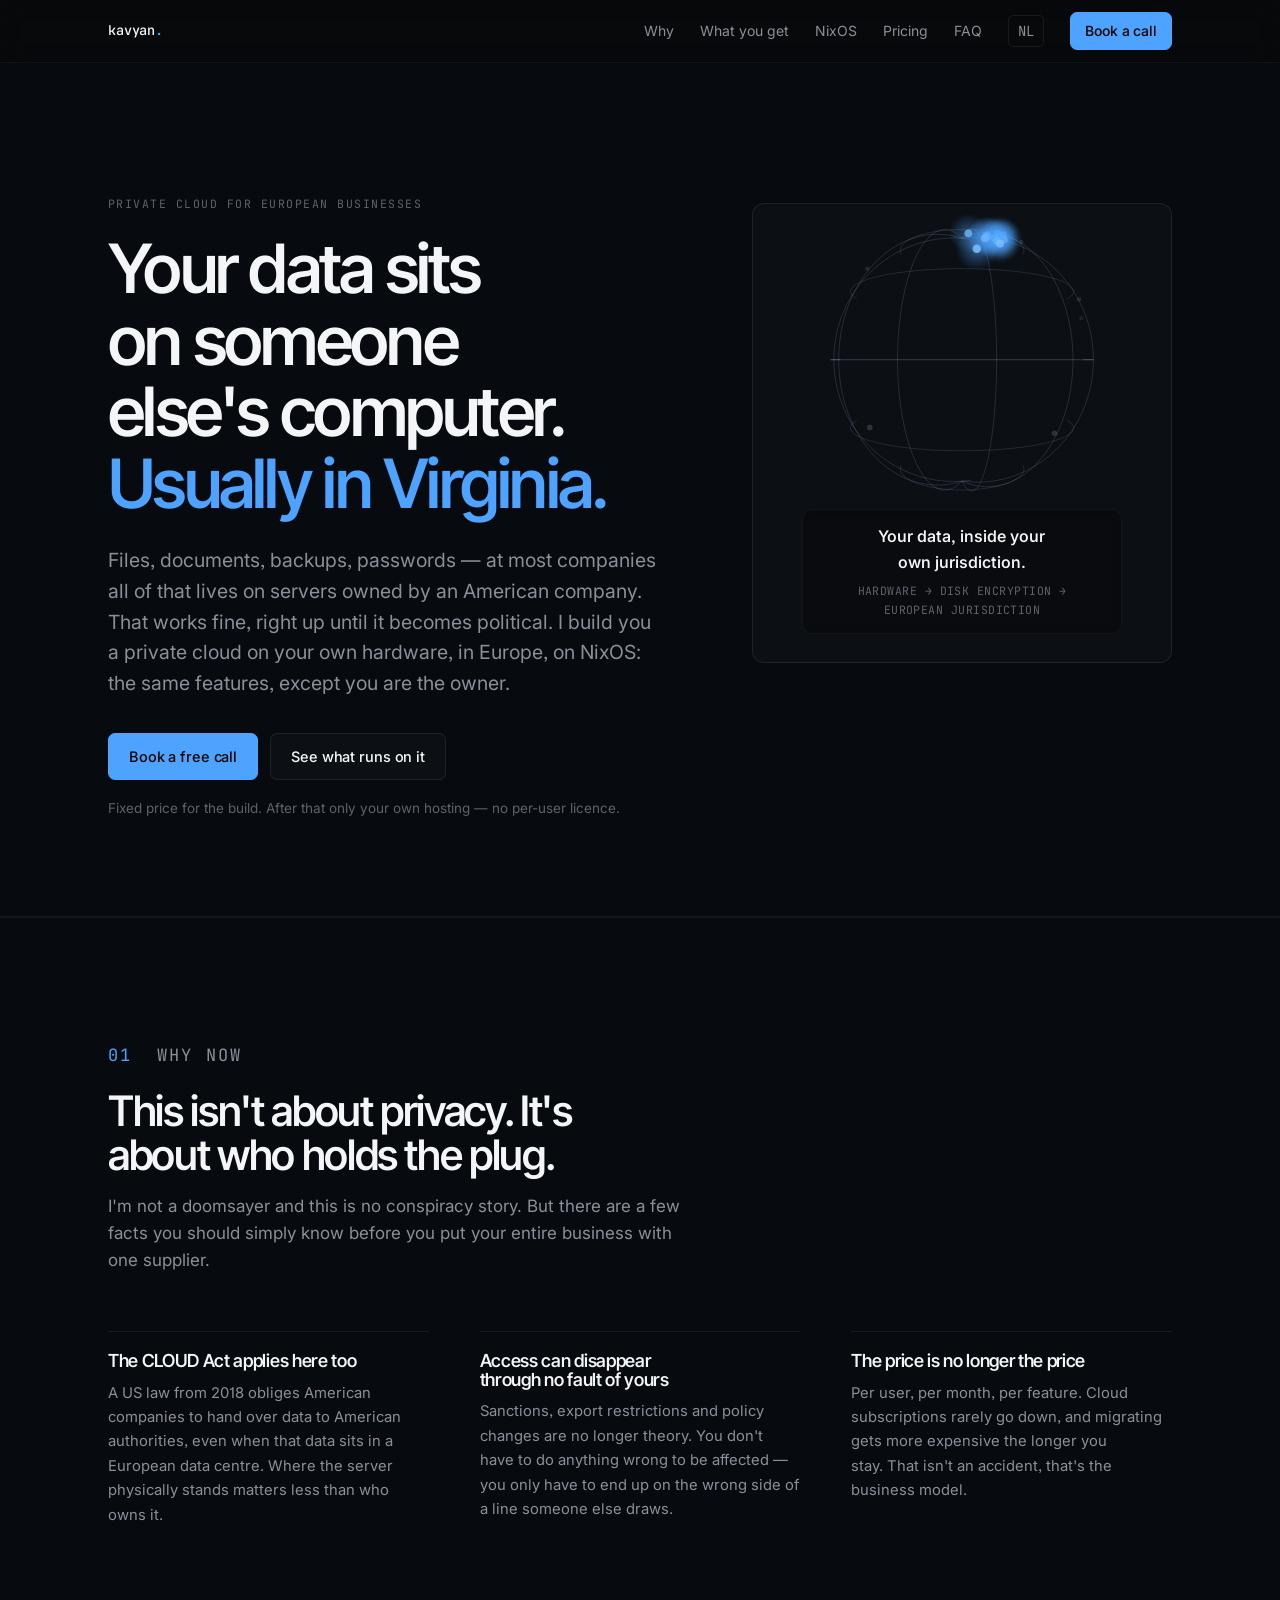
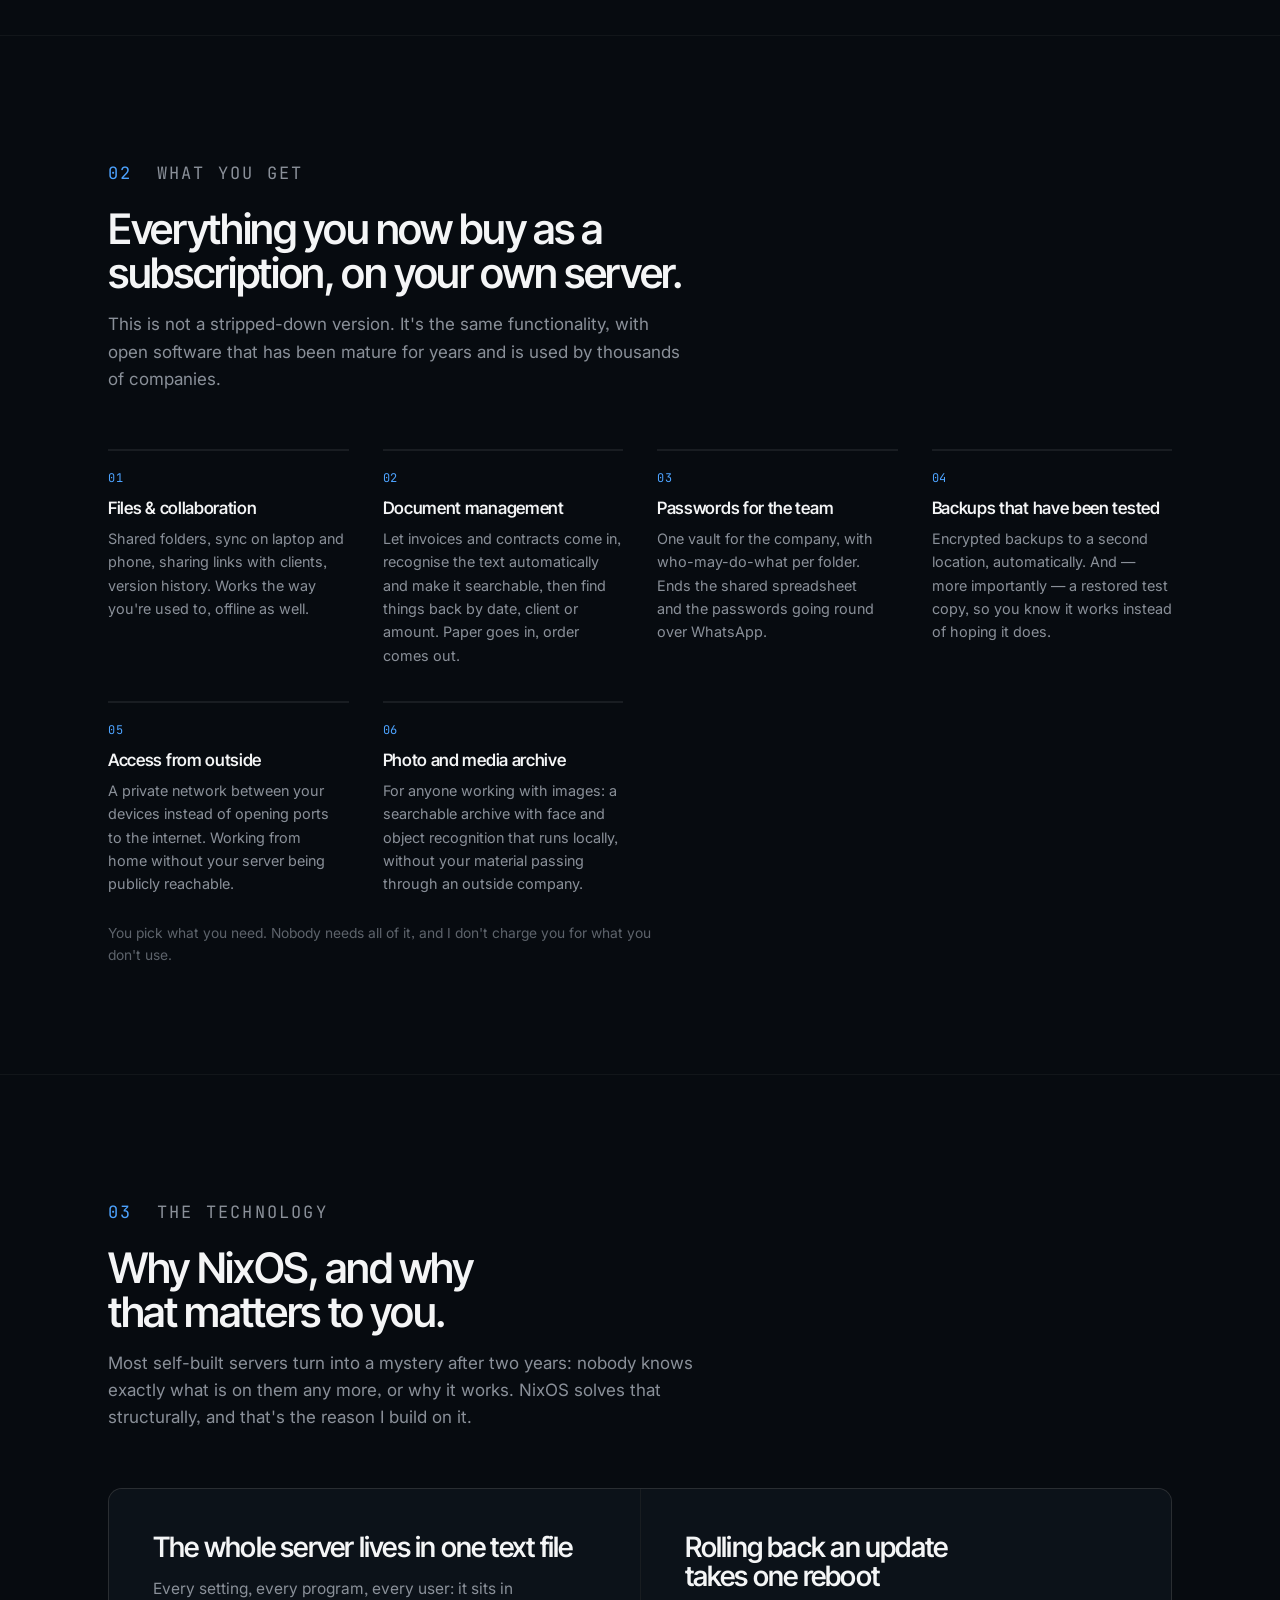
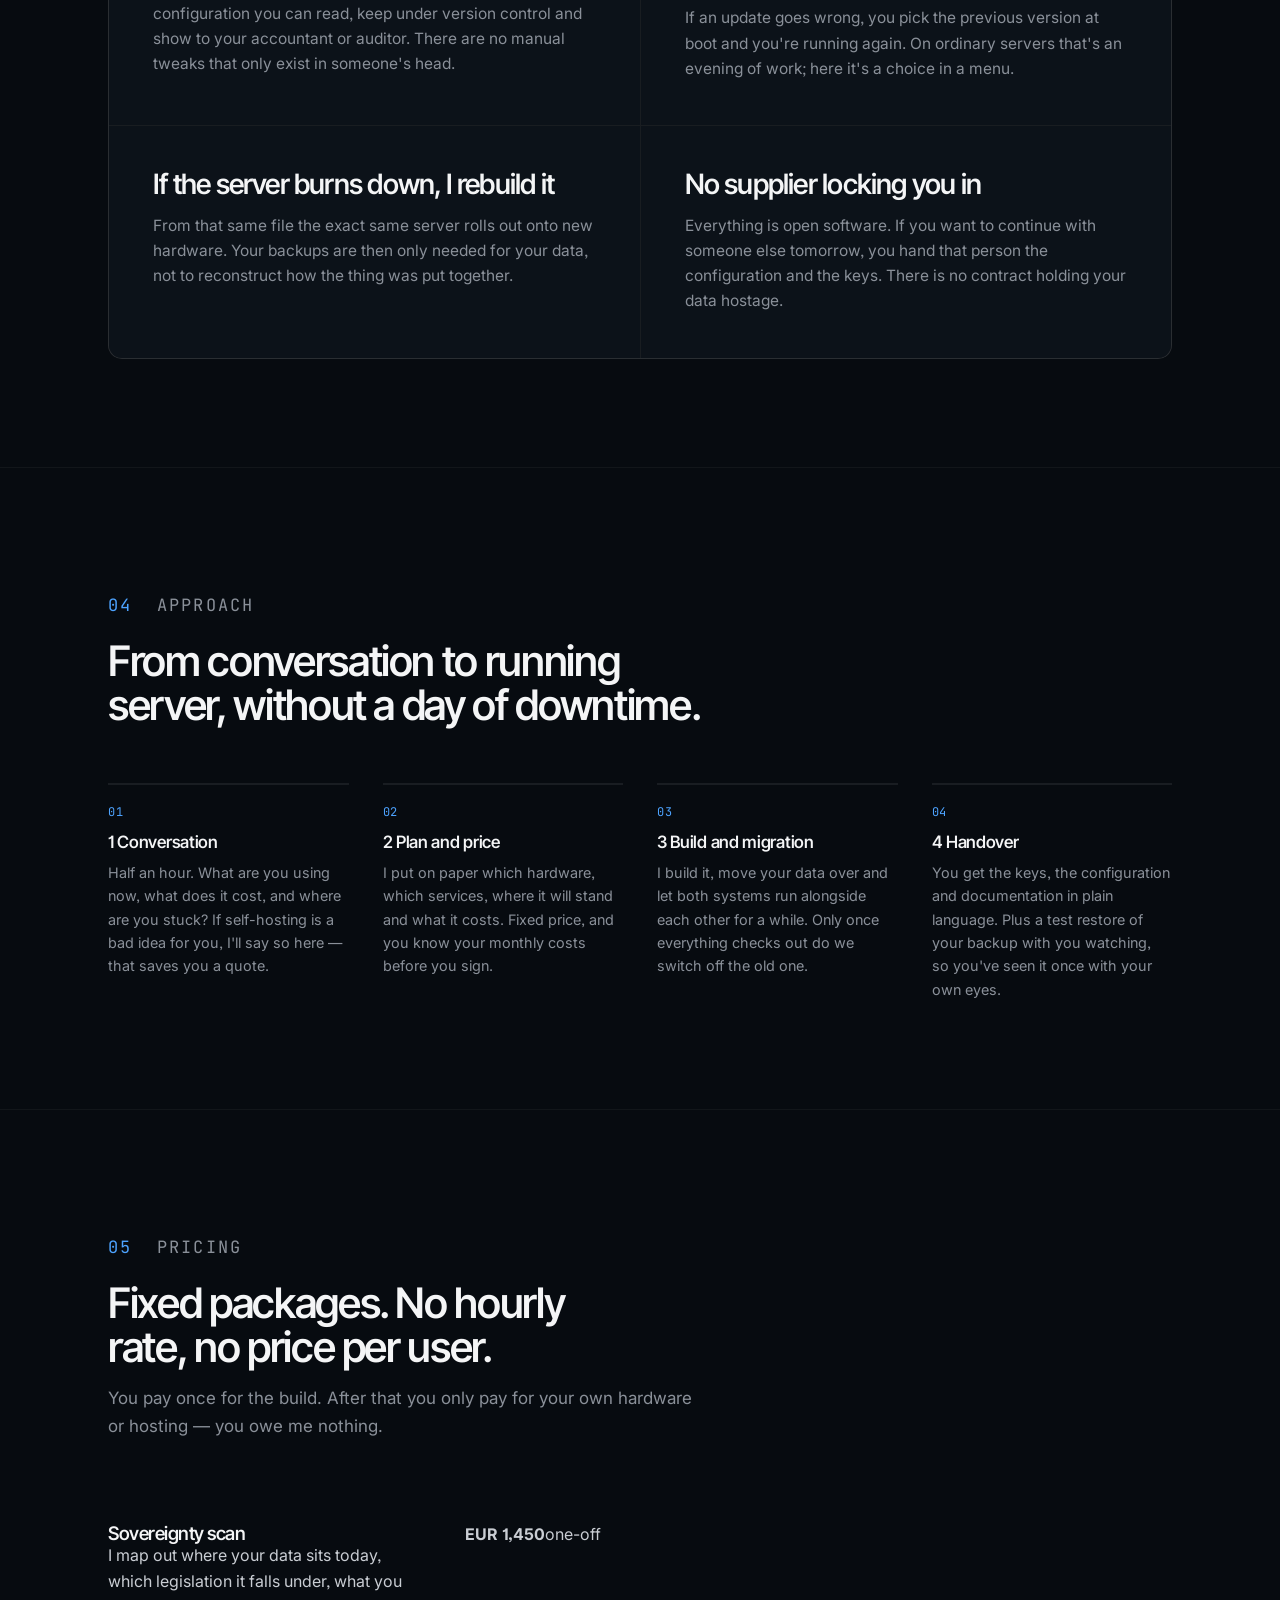
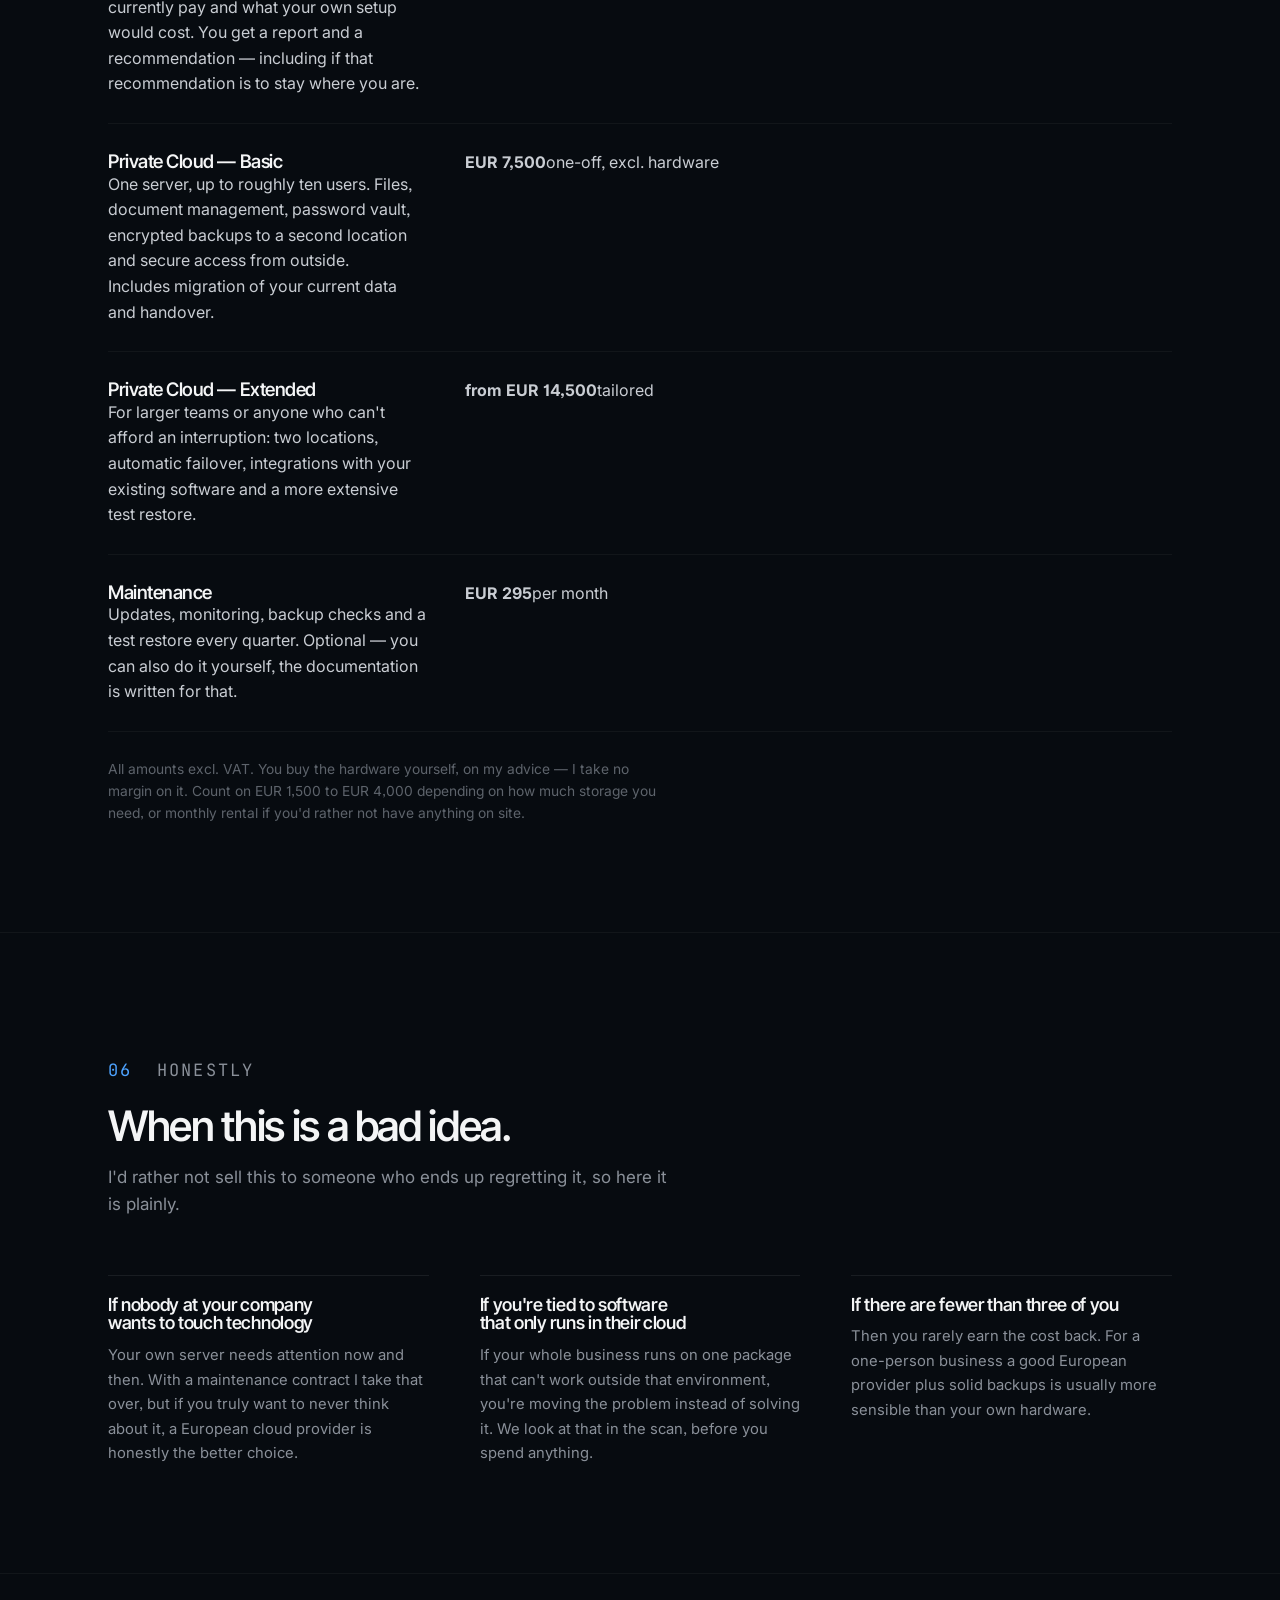
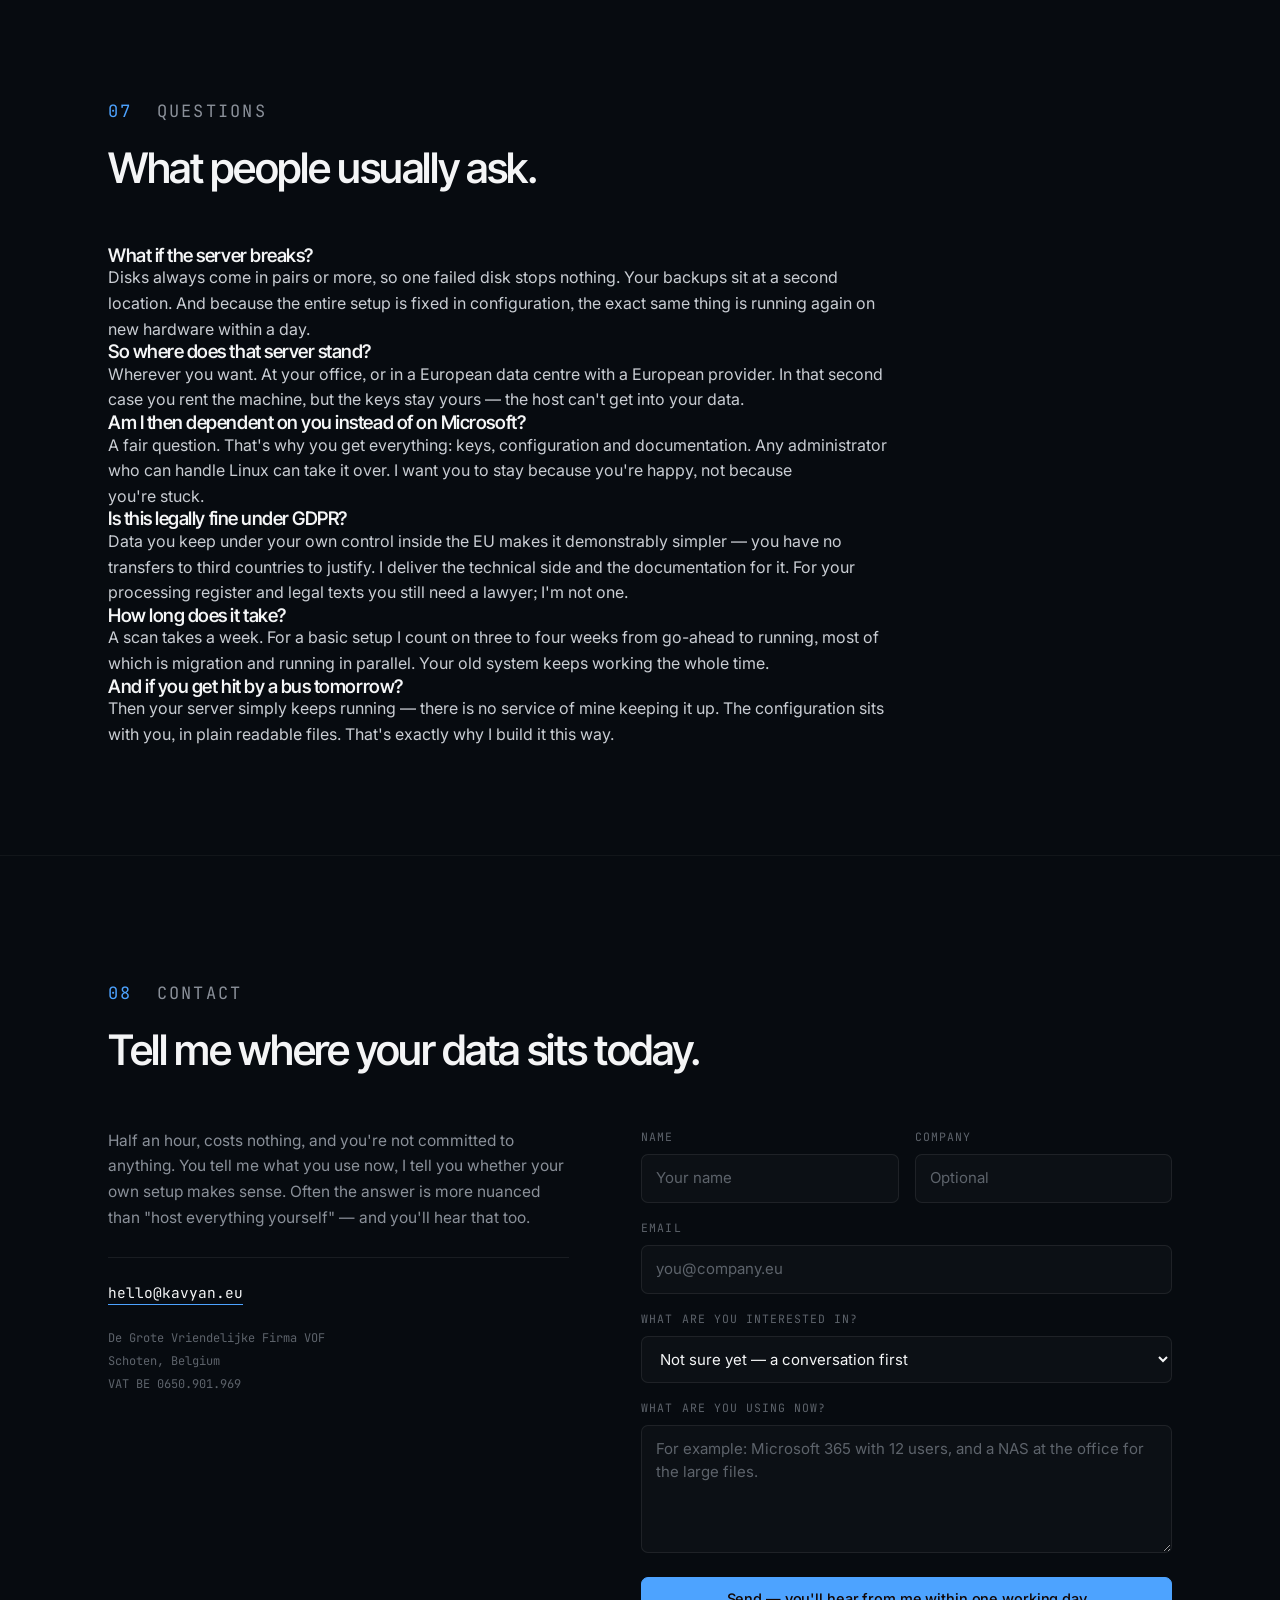
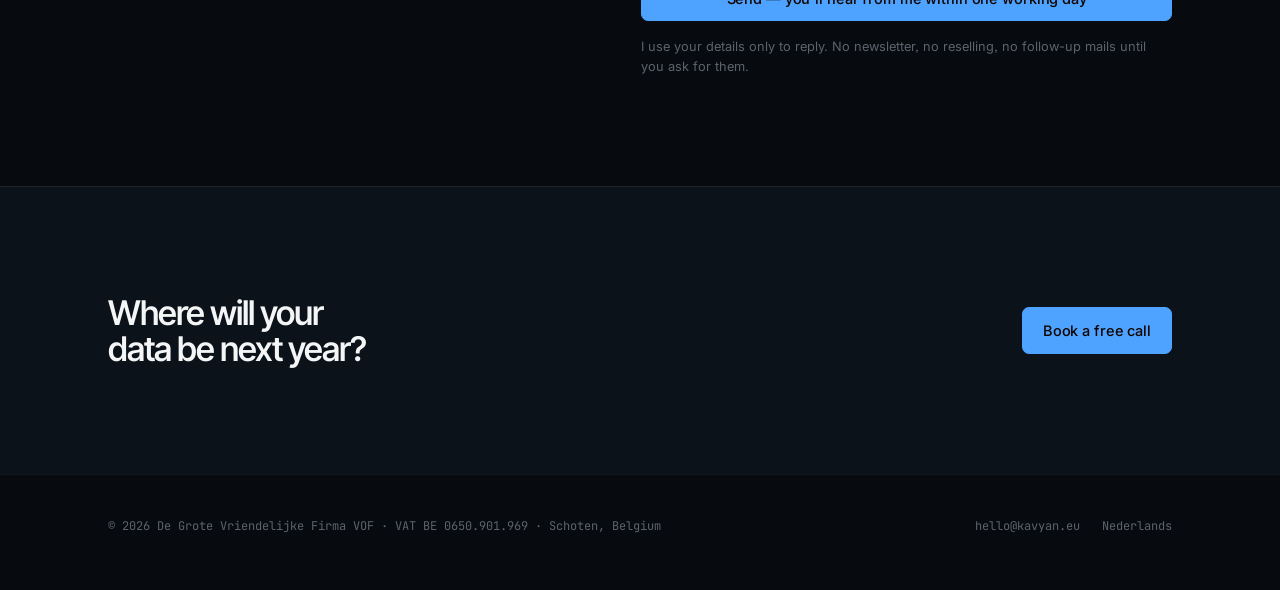
==== en/index.html @ d62dfb6c "kavyan.eu: statische site NL + EN, soevereine bol" ====
<!DOCTYPE html>
<html lang="en">
<head>
<meta charset="utf-8">
<meta name="viewport" content="width=device-width, initial-scale=1">
<title>Private cloud on your own hardware, in Europe — Kavyan</title>
<meta name="description" content="Your files, documents and backups on a server you own yourself, in Europe, on NixOS. No US cloud law, no subscription that gets more expensive every year. Fixed price.">
<link rel="canonical" href="https://kavyan.eu/en/">
<link rel="alternate" hreflang="nl" href="https://kavyan.eu/">
<link rel="alternate" hreflang="en" href="https://kavyan.eu/en/">
<link rel="alternate" hreflang="x-default" href="https://kavyan.eu/">
<meta property="og:type" content="website">
<meta property="og:title" content="Kavyan — private cloud on your own hardware, in Europe">
<meta property="og:description" content="Your data on a server you own yourself, in Europe, on NixOS. Fixed price, no subscription trap.">
<meta property="og:url" content="https://kavyan.eu/en/">
<meta property="og:locale" content="en">
<meta name="theme-color" content="#070b10">
<link rel="preconnect" href="https://fonts.googleapis.com">
<link rel="preconnect" href="https://fonts.gstatic.com" crossorigin>
<link href="https://fonts.googleapis.com/css2?family=Inter+Tight:wght@400;500;600&family=Inter:wght@400;500;600&family=JetBrains+Mono:wght@400;500&display=swap" rel="stylesheet">
<link rel="stylesheet" href="/assets/style.css">
<script type="application/ld+json">
{
  "@context": "https://schema.org",
  "@type": "ProfessionalService",
  "name": "Kavyan",
  "url": "https://kavyan.eu/en/",
  "email": "hello@kavyan.eu",
  "areaServed": "BE",
  "description": "Private cloud on your own hardware for businesses, built on NixOS. Files, documents, backups and passwords under your own control, inside Europe.",
  "parentOrganization": {
    "@type": "Organization",
    "name": "De Grote Vriendelijke Firma VOF",
    "vatID": "BE0650901969",
    "address": { "@type": "PostalAddress", "addressLocality": "Schoten", "addressCountry": "BE" }
  }
}
</script>
</head>
<body>

<header class="site-head">
  <div class="wrap">
    <a class="logo" href="/">kavyan<b>.</b></a>
    <nav class="nav">
      <a href="#why">Why</a>
      <a href="#what">What you get</a>
      <a href="#nixos">NixOS</a>
      <a href="#pricing">Pricing</a>
      <a href="#faq">FAQ</a>
      <a class="lang" href="/" hreflang="nl">NL</a>
      <a class="btn btn-primary btn-sm" href="#contact">Book a call</a>
    </nav>
  </div>
</header>

<main>

<section class="hero">
  <div class="wrap">
    <div>
      <p class="eyebrow">Private cloud for European businesses</p>
      <h1>Your data sits on someone else's computer. <em>Usually in Virginia.</em></h1>
      <p class="lede">Files, documents, backups, passwords — at most companies all of that lives on servers owned by an American company. That works fine, right up until it becomes political. I build you a private cloud on your own hardware, in Europe, on NixOS: the same features, except you are the owner.</p>
      <div class="hero-cta">
        <a class="btn btn-primary" href="#contact">Book a free call</a>
        <a class="btn btn-ghost" href="#what">See what runs on it</a>
      </div>
      <p class="hero-note">Fixed price for the build. After that only your own hosting — no per-user licence.</p>
    </div>

    <aside class="hero-aside graph-wrap">
      <canvas id="globe" aria-hidden="true"></canvas>
      <div class="graph-caption">
        <b>Your data, inside your own jurisdiction.</b>
        <span>hardware → disk encryption → European jurisdiction</span>
      </div>
    </aside>
  </div>
</section>

<section class="section-line" id="why">
  <div class="wrap">
    <div class="sec-head">
      <p class="eyebrow"><span class="num">01</span> &nbsp;Why now</p>
      <h2>This isn't about privacy. It's about who holds the plug.</h2>
      <p>I'm not a doomsayer and this is no conspiracy story. But there are a few facts you should simply know before you put your entire business with one supplier.</p>
    </div>
    <div class="pain">
      <div>
        <h3>The CLOUD Act applies here too</h3>
        <p>A US law from 2018 obliges American companies to hand over data to American authorities, even when that data sits in a European data centre. Where the server physically stands matters less than who owns it.</p>
      </div>
      <div>
        <h3>Access can disappear through no fault of yours</h3>
        <p>Sanctions, export restrictions and policy changes are no longer theory. You don't have to do anything wrong to be affected — you only have to end up on the wrong side of a line someone else draws.</p>
      </div>
      <div>
        <h3>The price is no longer the price</h3>
        <p>Per user, per month, per feature. Cloud subscriptions rarely go down, and migrating gets more expensive the longer you stay. That isn't an accident, that's the business model.</p>
      </div>
    </div>
  </div>
</section>

<section class="section-line" id="what">
  <div class="wrap">
    <div class="sec-head">
      <p class="eyebrow"><span class="num">02</span> &nbsp;What you get</p>
      <h2>Everything you now buy as a subscription, on your own server.</h2>
      <p>This is not a stripped-down version. It's the same functionality, with open software that has been mature for years and is used by thousands of companies.</p>
    </div>
    <div class="steps">
      <div class="step">
        <h3>Files &amp; collaboration</h3>
        <p>Shared folders, sync on laptop and phone, sharing links with clients, version history. Works the way you're used to, offline as well.</p>
      </div>
      <div class="step">
        <h3>Document management</h3>
        <p>Let invoices and contracts come in, recognise the text automatically and make it searchable, then find things back by date, client or amount. Paper goes in, order comes out.</p>
      </div>
      <div class="step">
        <h3>Passwords for the team</h3>
        <p>One vault for the company, with who-may-do-what per folder. Ends the shared spreadsheet and the passwords going round over WhatsApp.</p>
      </div>
      <div class="step">
        <h3>Backups that have been tested</h3>
        <p>Encrypted backups to a second location, automatically. And — more importantly — a restored test copy, so you know it works instead of hoping it does.</p>
      </div>
      <div class="step">
        <h3>Access from outside</h3>
        <p>A private network between your devices instead of opening ports to the internet. Working from home without your server being publicly reachable.</p>
      </div>
      <div class="step">
        <h3>Photo and media archive</h3>
        <p>For anyone working with images: a searchable archive with face and object recognition that runs locally, without your material passing through an outside company.</p>
      </div>
    </div>
    <p class="price-note">You pick what you need. Nobody needs all of it, and I don't charge you for what you don't use.</p>
  </div>
</section>

<section class="section-line" id="nixos">
  <div class="wrap">
    <div class="sec-head">
      <p class="eyebrow"><span class="num">03</span> &nbsp;The technology</p>
      <h2>Why NixOS, and why that matters to you.</h2>
      <p>Most self-built servers turn into a mystery after two years: nobody knows exactly what is on them any more, or why it works. NixOS solves that structurally, and that's the reason I build on it.</p>
    </div>
    <div class="tracks">
      <div class="track">
        <h3>The whole server lives in one text file</h3>
        <p>Every setting, every program, every user: it sits in configuration you can read, keep under version control and show to your accountant or auditor. There are no manual tweaks that only exist in someone's head.</p>
      </div>
      <div class="track">
        <h3>Rolling back an update takes one reboot</h3>
        <p>If an update goes wrong, you pick the previous version at boot and you're running again. On ordinary servers that's an evening of work; here it's a choice in a menu.</p>
      </div>
      <div class="track">
        <h3>If the server burns down, I rebuild it</h3>
        <p>From that same file the exact same server rolls out onto new hardware. Your backups are then only needed for your data, not to reconstruct how the thing was put together.</p>
      </div>
      <div class="track">
        <h3>No supplier locking you in</h3>
        <p>Everything is open software. If you want to continue with someone else tomorrow, you hand that person the configuration and the keys. There is no contract holding your data hostage.</p>
      </div>
    </div>
  </div>
</section>

<section class="section-line" id="approach">
  <div class="wrap">
    <div class="sec-head">
      <p class="eyebrow"><span class="num">04</span> &nbsp;Approach</p>
      <h2>From conversation to running server, without a day of downtime.</h2>
    </div>
    <div class="steps">
      <div class="step">
        <h3><span class="num">1</span> Conversation</h3>
        <p>Half an hour. What are you using now, what does it cost, and where are you stuck? If self-hosting is a bad idea for you, I'll say so here — that saves you a quote.</p>
      </div>
      <div class="step">
        <h3><span class="num">2</span> Plan and price</h3>
        <p>I put on paper which hardware, which services, where it will stand and what it costs. Fixed price, and you know your monthly costs before you sign.</p>
      </div>
      <div class="step">
        <h3><span class="num">3</span> Build and migration</h3>
        <p>I build it, move your data over and let both systems run alongside each other for a while. Only once everything checks out do we switch off the old one.</p>
      </div>
      <div class="step">
        <h3><span class="num">4</span> Handover</h3>
        <p>You get the keys, the configuration and documentation in plain language. Plus a test restore of your backup with you watching, so you've seen it once with your own eyes.</p>
      </div>
    </div>
  </div>
</section>

<section class="section-line" id="pricing">
  <div class="wrap">
    <div class="sec-head">
      <p class="eyebrow"><span class="num">05</span> &nbsp;Pricing</p>
      <h2>Fixed packages. No hourly rate, no price per user.</h2>
      <p>You pay once for the build. After that you only pay for your own hardware or hosting — you owe me nothing.</p>
    </div>

    <div class="price-group">
      <div class="price-row">
        <div>
          <h3>Sovereignty scan</h3>
          <p>I map out where your data sits today, which legislation it falls under, what you currently pay and what your own setup would cost. You get a report and a recommendation — including if that recommendation is to stay where you are.</p>
        </div>
        <div class="price"><b>EUR 1,450</b><span>one-off</span></div>
      </div>

      <div class="price-row">
        <div>
          <h3>Private Cloud — Basic</h3>
          <p>One server, up to roughly ten users. Files, document management, password vault, encrypted backups to a second location and secure access from outside. Includes migration of your current data and handover.</p>
        </div>
        <div class="price"><b>EUR 7,500</b><span>one-off, excl. hardware</span></div>
      </div>

      <div class="price-row">
        <div>
          <h3>Private Cloud — Extended</h3>
          <p>For larger teams or anyone who can't afford an interruption: two locations, automatic failover, integrations with your existing software and a more extensive test restore.</p>
        </div>
        <div class="price"><b>from EUR 14,500</b><span>tailored</span></div>
      </div>

      <div class="price-row">
        <div>
          <h3>Maintenance</h3>
          <p>Updates, monitoring, backup checks and a test restore every quarter. Optional — you can also do it yourself, the documentation is written for that.</p>
        </div>
        <div class="price"><b>EUR 295</b><span>per month</span></div>
      </div>
    </div>

    <p class="price-note">All amounts excl. VAT. You buy the hardware yourself, on my advice — I take no margin on it. Count on EUR 1,500 to EUR 4,000 depending on how much storage you need, or monthly rental if you'd rather not have anything on site.</p>
  </div>
</section>

<section class="section-line" id="honest">
  <div class="wrap">
    <div class="sec-head">
      <p class="eyebrow"><span class="num">06</span> &nbsp;Honestly</p>
      <h2>When this is a bad idea.</h2>
      <p>I'd rather not sell this to someone who ends up regretting it, so here it is plainly.</p>
    </div>
    <div class="pain">
      <div>
        <h3>If nobody at your company wants to touch technology</h3>
        <p>Your own server needs attention now and then. With a maintenance contract I take that over, but if you truly want to never think about it, a European cloud provider is honestly the better choice.</p>
      </div>
      <div>
        <h3>If you're tied to software that only runs in their cloud</h3>
        <p>If your whole business runs on one package that can't work outside that environment, you're moving the problem instead of solving it. We look at that in the scan, before you spend anything.</p>
      </div>
      <div>
        <h3>If there are fewer than three of you</h3>
        <p>Then you rarely earn the cost back. For a one-person business a good European provider plus solid backups is usually more sensible than your own hardware.</p>
      </div>
    </div>
  </div>
</section>

<section class="section-line" id="faq">
  <div class="wrap">
    <div class="sec-head">
      <p class="eyebrow"><span class="num">07</span> &nbsp;Questions</p>
      <h2>What people usually ask.</h2>
    </div>
    <div class="faq">
      <div>
        <h3>What if the server breaks?</h3>
        <p>Disks always come in pairs or more, so one failed disk stops nothing. Your backups sit at a second location. And because the entire setup is fixed in configuration, the exact same thing is running again on new hardware within a day.</p>
      </div>
      <div>
        <h3>So where does that server stand?</h3>
        <p>Wherever you want. At your office, or in a European data centre with a European provider. In that second case you rent the machine, but the keys stay yours — the host can't get into your data.</p>
      </div>
      <div>
        <h3>Am I then dependent on you instead of on Microsoft?</h3>
        <p>A fair question. That's why you get everything: keys, configuration and documentation. Any administrator who can handle Linux can take it over. I want you to stay because you're happy, not because you're stuck.</p>
      </div>
      <div>
        <h3>Is this legally fine under GDPR?</h3>
        <p>Data you keep under your own control inside the EU makes it demonstrably simpler — you have no transfers to third countries to justify. I deliver the technical side and the documentation for it. For your processing register and legal texts you still need a lawyer; I'm not one.</p>
      </div>
      <div>
        <h3>How long does it take?</h3>
        <p>A scan takes a week. For a basic setup I count on three to four weeks from go-ahead to running, most of which is migration and running in parallel. Your old system keeps working the whole time.</p>
      </div>
      <div>
        <h3>And if you get hit by a bus tomorrow?</h3>
        <p>Then your server simply keeps running — there is no service of mine keeping it up. The configuration sits with you, in plain readable files. That's exactly why I build it this way.</p>
      </div>
    </div>
  </div>
</section>

<section class="section-line" id="contact">
  <div class="wrap">
    <div class="sec-head">
      <p class="eyebrow"><span class="num">08</span> &nbsp;Contact</p>
      <h2>Tell me where your data sits today.</h2>
    </div>
    <div class="contact-grid">
      <div class="contact-side">
        <p>Half an hour, costs nothing, and you're not committed to anything. You tell me what you use now, I tell you whether your own setup makes sense. Often the answer is more nuanced than "host everything yourself" — and you'll hear that too.</p>
        <div class="direct">
          <a href="mailto:hello@kavyan.eu">hello@kavyan.eu</a>
        </div>
        <p class="meta">
          De Grote Vriendelijke Firma VOF<br>
          Schoten, Belgium<br>
          VAT BE 0650.901.969
        </p>
      </div>

      <form action="https://formspree.io/f/FORMSPREE_ID" method="POST">
        <div class="field-row">
          <div class="field">
            <label for="name">Name</label>
            <input id="name" name="name" type="text" required autocomplete="name" placeholder="Your name">
          </div>
          <div class="field">
            <label for="company">Company</label>
            <input id="company" name="company" type="text" autocomplete="organization" placeholder="Optional">
          </div>
        </div>
        <div class="field">
          <label for="email">Email</label>
          <input id="email" name="email" type="email" required autocomplete="email" placeholder="you@company.eu">
        </div>
        <div class="field">
          <label for="interest">What are you interested in?</label>
          <select id="interest" name="interest">
            <option>Not sure yet — a conversation first</option>
            <option>Sovereignty scan (EUR 1,450)</option>
            <option>Private Cloud — Basic (EUR 7,500)</option>
            <option>Private Cloud — Extended (from EUR 14,500)</option>
            <option>Maintenance (EUR 295/month)</option>
          </select>
        </div>
        <div class="field">
          <label for="message">What are you using now?</label>
          <textarea id="message" name="message" required placeholder="For example: Microsoft 365 with 12 users, and a NAS at the office for the large files."></textarea>
        </div>
        <input type="hidden" name="_subject" value="New enquiry via kavyan.eu">
        <input class="hp" type="text" name="_gotcha" tabindex="-1" autocomplete="off" aria-hidden="true">
        <button class="btn btn-primary" type="submit">Send — you'll hear from me within one working day</button>
        <p class="form-foot">I use your details only to reply. No newsletter, no reselling, no follow-up mails until you ask for them.</p>
      </form>
    </div>
  </div>
</section>

<section class="final">
  <div class="wrap">
    <h2>Where will your data be next year?</h2>
    <a class="btn btn-primary" href="#contact">Book a free call</a>
  </div>
</section>

</main>

<footer class="site-foot">
  <div class="wrap">
    <p>© 2026 De Grote Vriendelijke Firma VOF · VAT BE 0650.901.969 · Schoten, Belgium</p>
    <div class="foot-links">
      <a href="mailto:hello@kavyan.eu">hello@kavyan.eu</a>
      <a href="/" hreflang="nl">Nederlands</a>
    </div>
  </div>
</footer>

<script src="/assets/sovereign-globe.js" defer></script>
</body>
</html>
---- assets/style.css ----
/* buildingaiagents.eu — design system
   Surface: Decide/Learn. Dark-native, editorial, one accent.
   Accent is signal-only: CTAs, active states, numerals. Never decoration. */

:root {
  --bg:        #070b10;
  --bg-2:      #0c1219;
  --surface:   rgba(255,255,255,0.022);
  --surface-2: rgba(255,255,255,0.045);
  --line:      rgba(255,255,255,0.075);
  --line-soft: rgba(255,255,255,0.045);

  --ink:       #f4f5f6;
  --ink-2:     #c9cdd3;
  --ink-3:     #8a9099;
  --ink-4:     #5d636b;

  --accent:    #4da3ff;
  --accent-2:  #7cc0ff;
  --accent-dim: rgba(77,163,255,0.10);

  --sans: 'Inter', system-ui, -apple-system, 'Segoe UI', Roboto, sans-serif;
  --display: 'Inter Tight', 'Inter', system-ui, sans-serif;
  --mono: 'JetBrains Mono', ui-monospace, SFMono-Regular, Menlo, monospace;

  --wrap: 1160px;
  --gut: clamp(20px, 5vw, 48px);
}

*, *::before, *::after { box-sizing: border-box; }

html { scroll-behavior: smooth; -webkit-text-size-adjust: 100%; }

body {
  margin: 0;
  background: var(--bg);
  color: var(--ink-2);
  font-family: var(--sans);
  font-size: 16px;
  line-height: 1.6;
  font-feature-settings: "cv01", "ss03";
  -webkit-font-smoothing: antialiased;
  text-wrap: pretty;
}

h1, h2, h3, h4 {
  font-family: var(--display);
  color: var(--ink);
  font-weight: 560;
  margin: 0;
  line-height: 1.05;
  letter-spacing: -0.025em;
  text-wrap: balance;
}

p { margin: 0; }

a { color: inherit; text-decoration: none; }

a:focus-visible, button:focus-visible, input:focus-visible,
textarea:focus-visible, select:focus-visible, summary:focus-visible {
  outline: 2px solid var(--accent);
  outline-offset: 3px;
  border-radius: 3px;
}

.wrap { max-width: var(--wrap); margin: 0 auto; padding-inline: var(--gut); }

.eyebrow {
  font-family: var(--mono);
  font-size: 11.5px;
  letter-spacing: 0.13em;
  text-transform: uppercase;
  color: var(--ink-4);
  margin: 0 0 20px;
}
.eyebrow .num { color: var(--accent); }

/* ---------- header ---------- */
.site-head {
  position: sticky; top: 0; z-index: 60;
  background: rgba(8,9,10,0.82);
  backdrop-filter: saturate(140%) blur(12px);
  border-bottom: 1px solid var(--line-soft);
}
.site-head .wrap {
  display: flex; align-items: center; gap: 28px;
  height: 62px;
}
.logo {
  font-family: var(--mono);
  font-size: 13.5px; font-weight: 500;
  color: var(--ink); letter-spacing: -0.01em;
  white-space: nowrap;
}
.logo b { color: var(--accent); font-weight: 500; }
.nav { display: flex; gap: 26px; margin-left: auto; align-items: center; }
.nav a { font-size: 14px; color: var(--ink-3); transition: color .15s; }
.nav a:hover { color: var(--ink); }
.lang {
  font-family: var(--mono); font-size: 11.5px;
  color: var(--ink-4); border: 1px solid var(--line);
  padding: 4px 9px; border-radius: 5px;
  transition: border-color .15s, color .15s;
}
.lang:hover { color: var(--ink); border-color: var(--ink-4); }
@media (max-width: 880px) { .nav a:not(.lang):not(.btn) { display: none; } }

/* ---------- buttons ---------- */
.btn {
  display: inline-flex; align-items: center; justify-content: center;
  gap: 8px; min-height: 44px;
  padding: 11px 20px; border-radius: 7px;
  font-size: 14.5px; font-weight: 510; letter-spacing: -0.008em;
  border: 1px solid transparent; cursor: pointer;
  transition: background .16s, border-color .16s, color .16s;
  font-family: inherit;
}
/* two classes: must out-specify `.nav a` (class+element) */
.btn.btn-primary { background: var(--accent); color: #120603; border-color: var(--accent); }
.btn.btn-primary:hover { background: var(--accent-2); border-color: var(--accent-2); color: #120603; }
.btn.btn-ghost { background: var(--surface); color: var(--ink); border-color: var(--line); }
.btn.btn-ghost:hover { background: var(--surface-2); border-color: rgba(255,255,255,0.16); color: var(--ink); }
.btn-sm { min-height: 36px; padding: 7px 14px; font-size: 13.5px; }
.btn { white-space: nowrap; }
@media (max-width: 480px) {
  .site-head .btn-sm { padding: 7px 11px; font-size: 12.5px; }
  .nav { gap: 10px; }
}

/* ---------- hero ---------- */
.hero { padding: clamp(72px, 11vw, 132px) 0 clamp(60px, 8vw, 96px); border-bottom: 1px solid var(--line-soft); }
.hero .wrap { display: grid; grid-template-columns: minmax(0, 1.35fr) minmax(0, 1fr); gap: clamp(32px, 6vw, 80px); align-items: start; }
.hero h1 { font-size: clamp(38px, 6.2vw, 68px); letter-spacing: -0.04em; }
.hero h1 em { font-style: normal; color: var(--accent); }
.hero .lede { font-size: clamp(17px, 2vw, 19.5px); color: var(--ink-3); margin-top: 26px; max-width: 46ch; line-height: 1.58; }
.hero-cta { display: flex; flex-wrap: wrap; gap: 12px; margin-top: 34px; }
.hero-note { font-size: 13.5px; color: var(--ink-4); margin-top: 18px; }

.hero-aside {
  border: 1px solid var(--line); border-radius: 12px;
  background: var(--surface); padding: 24px 24px 22px;
  margin-top: 8px;
}
.hero-aside h3 { font-size: 15.5px; letter-spacing: -0.01em; margin-bottom: 12px; }
.hero-aside p { font-size: 14.5px; color: var(--ink-3); line-height: 1.62; }
.hero-aside ul { margin: 14px 0 0; padding: 0; list-style: none; }
.hero-aside li {
  font-size: 14px; color: var(--ink-2); padding: 9px 0;
  border-top: 1px solid var(--line-soft); display: flex; gap: 11px;
}
.hero-aside li::before { content: "→"; color: var(--accent); font-family: var(--mono); font-size: 12.5px; line-height: 1.5; }
@media (max-width: 860px) { .hero .wrap { grid-template-columns: 1fr; } }

/* ---------- sections ---------- */
section { padding: clamp(64px, 8.5vw, 108px) 0; }
.section-line { border-top: 1px solid var(--line-soft); }
.sec-head { max-width: 62ch; margin-bottom: clamp(36px, 5vw, 56px); }
.sec-head h2 { font-size: clamp(28px, 3.9vw, 42px); letter-spacing: -0.032em; }
.sec-head p { margin-top: 16px; font-size: 17px; color: var(--ink-3); max-width: 54ch; }

/* ---------- pain (editorial two-col) ---------- */
.pain { display: grid; grid-template-columns: repeat(auto-fit, minmax(250px, 1fr)); gap: clamp(24px, 4vw, 52px); }
.pain > div { border-top: 1px solid var(--line); padding-top: 20px; }
.pain h3 { font-size: 18px; margin-bottom: 10px; letter-spacing: -0.018em; }
.pain p { font-size: 14.8px; color: var(--ink-3); line-height: 1.65; }

/* ---------- two tracks (split, not cards) ---------- */
.tracks { display: grid; grid-template-columns: 1fr 1fr; gap: 1px; background: var(--line); border: 1px solid var(--line); border-radius: 14px; overflow: hidden; }
.track { background: var(--bg-2); padding: clamp(28px, 4vw, 44px); display: flex; flex-direction: column; }
.track .tag { font-family: var(--mono); font-size: 11.5px; letter-spacing: 0.11em; text-transform: uppercase; color: var(--accent); margin-bottom: 18px; }
.track h3 { font-size: clamp(22px, 2.7vw, 28px); letter-spacing: -0.028em; }
.track > p { margin-top: 14px; font-size: 15.5px; color: var(--ink-3); line-height: 1.62; }
.track ul { list-style: none; padding: 0; margin: 24px 0 0; }
.track li { font-size: 14.5px; color: var(--ink-2); padding: 11px 0; border-top: 1px solid var(--line-soft); }
.track .track-foot { margin-top: auto; padding-top: 26px; }
@media (max-width: 800px) { .tracks { grid-template-columns: 1fr; } }

/* ---------- process timeline ---------- */
.steps { display: grid; grid-template-columns: repeat(auto-fit, minmax(215px, 1fr)); gap: clamp(20px, 3vw, 34px); counter-reset: s; }
.step { border-top: 2px solid var(--line); padding-top: 18px; counter-increment: s; }
.step::before {
  content: counter(s, decimal-leading-zero);
  font-family: var(--mono); font-size: 12px; color: var(--accent);
  display: block; margin-bottom: 12px; letter-spacing: 0.06em;
}
.step h3 { font-size: 17px; margin-bottom: 9px; letter-spacing: -0.018em; }
.step p { font-size: 14.4px; color: var(--ink-3); line-height: 1.62; }
.step .when { font-family: var(--mono); font-size: 11.5px; color: var(--ink-4); margin-top: 12px; display: block; }

/* ---------- pricing ---------- */
.price-group + .price-group { margin-top: 52px; }
.price-group > h3 {
  font-family: var(--mono); font-size: 12px; letter-spacing: 0.12em;
  text-transform: uppercase; color: var(--ink-4); font-weight: 400;
  padding-bottom: 14px; border-bottom: 1px solid var(--line); margin-bottom: 0;
}
.price-row {
  display: grid; grid-template-columns: minmax(190px, 1fr) minmax(0, 2.1fr) auto;
  gap: clamp(18px, 3vw, 40px); align-items: baseline;
  padding: 26px 0; border-bottom: 1px solid var(--line-soft);
}
.price-row .name { font-family: var(--display); font-size: 20px; color: var(--ink); font-weight: 560; letter-spacing: -0.022em; }
.price-row .name span { display: block; font-family: var(--mono); font-size: 11.5px; color: var(--ink-4); letter-spacing: 0.06em; margin-top: 7px; font-weight: 400; }
.price-row .what { font-size: 14.8px; color: var(--ink-3); line-height: 1.62; }
.price-row .what b { color: var(--ink-2); font-weight: 510; }
.price-row .amt { font-family: var(--display); font-size: 26px; color: var(--ink); letter-spacing: -0.03em; white-space: nowrap; font-weight: 560; }
.price-row .amt small { display: block; font-family: var(--mono); font-size: 10.5px; color: var(--ink-4); letter-spacing: 0.06em; margin-top: 6px; font-weight: 400; }
.price-row.feature .amt { color: var(--accent); }
@media (max-width: 760px) {
  .price-row { grid-template-columns: 1fr; gap: 12px; }
  .price-row .amt { font-size: 23px; }
}
.price-note { margin-top: 26px; font-size: 13.8px; color: var(--ink-4); max-width: 62ch; }

/* ---------- placeholder cases ---------- */
.placeholder-flag {
  display: inline-flex; align-items: center; gap: 8px;
  font-family: var(--mono); font-size: 11px; letter-spacing: 0.1em; text-transform: uppercase;
  color: var(--accent); background: var(--accent-dim);
  border: 1px solid rgba(255,92,56,0.28); border-radius: 5px;
  padding: 5px 10px; margin-bottom: 22px;
}
.cases { display: grid; grid-template-columns: repeat(auto-fit, minmax(260px, 1fr)); gap: clamp(20px, 3vw, 34px); }
.case { border: 1px dashed var(--line); border-radius: 10px; padding: 24px; background: var(--surface); }
.case .who { font-family: var(--mono); font-size: 11.5px; letter-spacing: 0.09em; text-transform: uppercase; color: var(--ink-4); }
.case h3 { font-size: 17.5px; margin: 12px 0 10px; letter-spacing: -0.02em; }
.case p { font-size: 14.4px; color: var(--ink-3); line-height: 1.62; }
.case .result { margin-top: 16px; padding-top: 14px; border-top: 1px solid var(--line-soft); font-size: 14px; color: var(--ink-2); }

/* ---------- faq ---------- */
.faq { max-width: 780px; }
.faq details { border-bottom: 1px solid var(--line-soft); }
.faq summary {
  cursor: pointer; list-style: none; padding: 20px 0;
  font-family: var(--display); font-size: 17.5px; color: var(--ink);
  font-weight: 510; letter-spacing: -0.02em;
  display: flex; justify-content: space-between; align-items: center; gap: 20px;
}
.faq summary::-webkit-details-marker { display: none; }
.faq summary::after { content: "+"; font-family: var(--mono); color: var(--accent); font-size: 18px; flex-shrink: 0; }
.faq details[open] summary::after { content: "–"; }
.faq details p { padding: 0 0 22px; font-size: 15px; color: var(--ink-3); line-height: 1.68; max-width: 68ch; }

/* ---------- contact ---------- */
.contact-grid { display: grid; grid-template-columns: minmax(0, 1fr) minmax(0, 1.15fr); gap: clamp(32px, 6vw, 72px); align-items: start; }
.contact-side p { font-size: 15.5px; color: var(--ink-3); line-height: 1.66; }
.contact-side .direct { margin-top: 26px; padding-top: 22px; border-top: 1px solid var(--line); }
.contact-side .direct a { font-family: var(--mono); font-size: 14.5px; color: var(--ink); border-bottom: 1px solid var(--accent); padding-bottom: 2px; }
.contact-side .direct a:hover { color: var(--accent); }
.contact-side .meta { font-family: var(--mono); font-size: 12px; color: var(--ink-4); margin-top: 22px; line-height: 1.9; }

form { display: grid; gap: 16px; grid-template-columns: minmax(0, 1fr); }
form > * { min-width: 0; }
.field label {
  display: block; font-family: var(--mono); font-size: 11.5px;
  letter-spacing: 0.09em; text-transform: uppercase; color: var(--ink-4); margin-bottom: 8px;
}
.field input, .field textarea, .field select {
  width: 100%; background: rgba(255,255,255,0.025); color: var(--ink);
  border: 1px solid var(--line); border-radius: 7px;
  padding: 12px 14px; font-family: inherit; font-size: 15px; line-height: 1.5;
  transition: border-color .15s, background .15s;
}
.field textarea { min-height: 128px; resize: vertical; }
.field input::placeholder, .field textarea::placeholder { color: var(--ink-4); }
.field input:hover, .field textarea:hover, .field select:hover { border-color: rgba(255,255,255,0.14); }
.field-row { display: grid; grid-template-columns: 1fr 1fr; gap: 16px; }
@media (max-width: 620px) {
  /* `1fr` = minmax(auto,1fr) en krimpt niet onder de min-content van een
     <input> (die heeft een intrinsieke breedte via size). Vandaar minmax(0,1fr)
     plus min-width:0, anders duwt het formulier de pagina 10px breder. */
  .field-row { grid-template-columns: minmax(0, 1fr); }
  .contact-grid { grid-template-columns: minmax(0, 1fr); }
}
.field, .field-row > * { min-width: 0; }
.field input, .field textarea, .field select { max-width: 100%; }
.form-foot { font-size: 12.8px; color: var(--ink-4); }
.hp { position: absolute; left: -9999px; width: 1px; height: 1px; overflow: hidden; }

/* ---------- final cta ---------- */
.final { border-top: 1px solid var(--line); background: var(--bg-2); }
.final .wrap { display: flex; flex-wrap: wrap; align-items: center; justify-content: space-between; gap: 28px; }
.final h2 { font-size: clamp(24px, 3.2vw, 34px); letter-spacing: -0.03em; max-width: 22ch; }

/* ---------- footer ---------- */
.site-foot { border-top: 1px solid var(--line-soft); padding: 40px 0 52px; }
.site-foot .wrap { display: flex; flex-wrap: wrap; gap: 20px 40px; justify-content: space-between; align-items: flex-start; }
.site-foot p, .site-foot a { font-family: var(--mono); font-size: 12px; color: var(--ink-4); line-height: 1.9; }
.site-foot a:hover { color: var(--ink-2); }
.foot-links { display: flex; gap: 22px; flex-wrap: wrap; }

@media (prefers-reduced-motion: reduce) {
  html { scroll-behavior: auto; }
  *, *::before, *::after { transition-duration: .01ms !important; animation-duration: .01ms !important; }
}


/* ── 3D agent-graph ────────────────────────────────────────────────────
   Canvas ligt achter de hero-aside. Pointer-events uit: het is decor,
   het mag nooit een klik op de CTA opvangen. */
.graph-wrap {
  position: relative;
  min-height: 460px;
  display: flex;
  align-items: flex-end;
  justify-content: center;
  overflow: hidden;
}
.graph-wrap canvas {
  position: absolute;
  inset: 0;
  width: 100%;
  height: 100%;
  pointer-events: none;
  z-index: 0;
}
.graph-caption {
  position: relative;
  z-index: 1;
  text-align: center;
  max-width: 320px;
  margin-bottom: 6px;
  padding: 14px 18px;
  background: rgba(8,9,10,0.55);
  backdrop-filter: blur(4px);
  border: 1px solid var(--line-soft);
  border-radius: 10px;
}
.graph-caption b { color: var(--ink); font-weight: 560; }
.graph-caption span {
  display: block;
  margin-top: 7px;
  font-family: var(--mono);
  font-size: 11.5px;
  letter-spacing: 0.04em;
  color: var(--ink-4);
  text-transform: uppercase;
}
@media (max-width: 860px) { .graph-wrap { min-height: 260px; } }

/* ── persoonlijke sectie ───────────────────────────────────────────── */
.me { display: grid; grid-template-columns: 1fr 1.35fr; gap: clamp(28px, 5vw, 64px); align-items: start; }
.me-card { border: 1px solid var(--line); border-radius: 12px; padding: 24px; background: var(--surface); }
.me-card .sig { font-family: var(--display); font-size: 21px; color: var(--ink); letter-spacing: -0.02em; }
.me-card .role { font-family: var(--mono); font-size: 11.5px; text-transform: uppercase; letter-spacing: 0.06em; color: var(--ink-4); margin-top: 6px; }
.me-card dl { margin: 20px 0 0; display: grid; gap: 12px; }
.me-card dt { font-family: var(--mono); font-size: 11px; letter-spacing: 0.05em; text-transform: uppercase; color: var(--ink-4); }
.me-card dd { margin: 2px 0 0; color: var(--ink-2); font-size: 14.5px; }
.me-body p { margin-bottom: 16px; font-size: 17px; }
.me-body p:last-child { margin-bottom: 0; }
.me-body strong { color: var(--ink); font-weight: 560; }
@media (max-width: 860px) { .me { grid-template-columns: 1fr; } }

/* ── eerlijkheidsblok ──────────────────────────────────────────────── */
.honest {
  border-left: 2px solid var(--accent);
  padding: 4px 0 4px 20px;
  margin-top: 30px;
}
.honest h3 { font-size: 17px; margin-bottom: 8px; }
.honest p { color: var(--ink-3); font-size: 15.5px; }
.honest ul { margin: 10px 0 0; padding-left: 18px; color: var(--ink-3); font-size: 15.5px; }
.honest li { margin-bottom: 5px; }
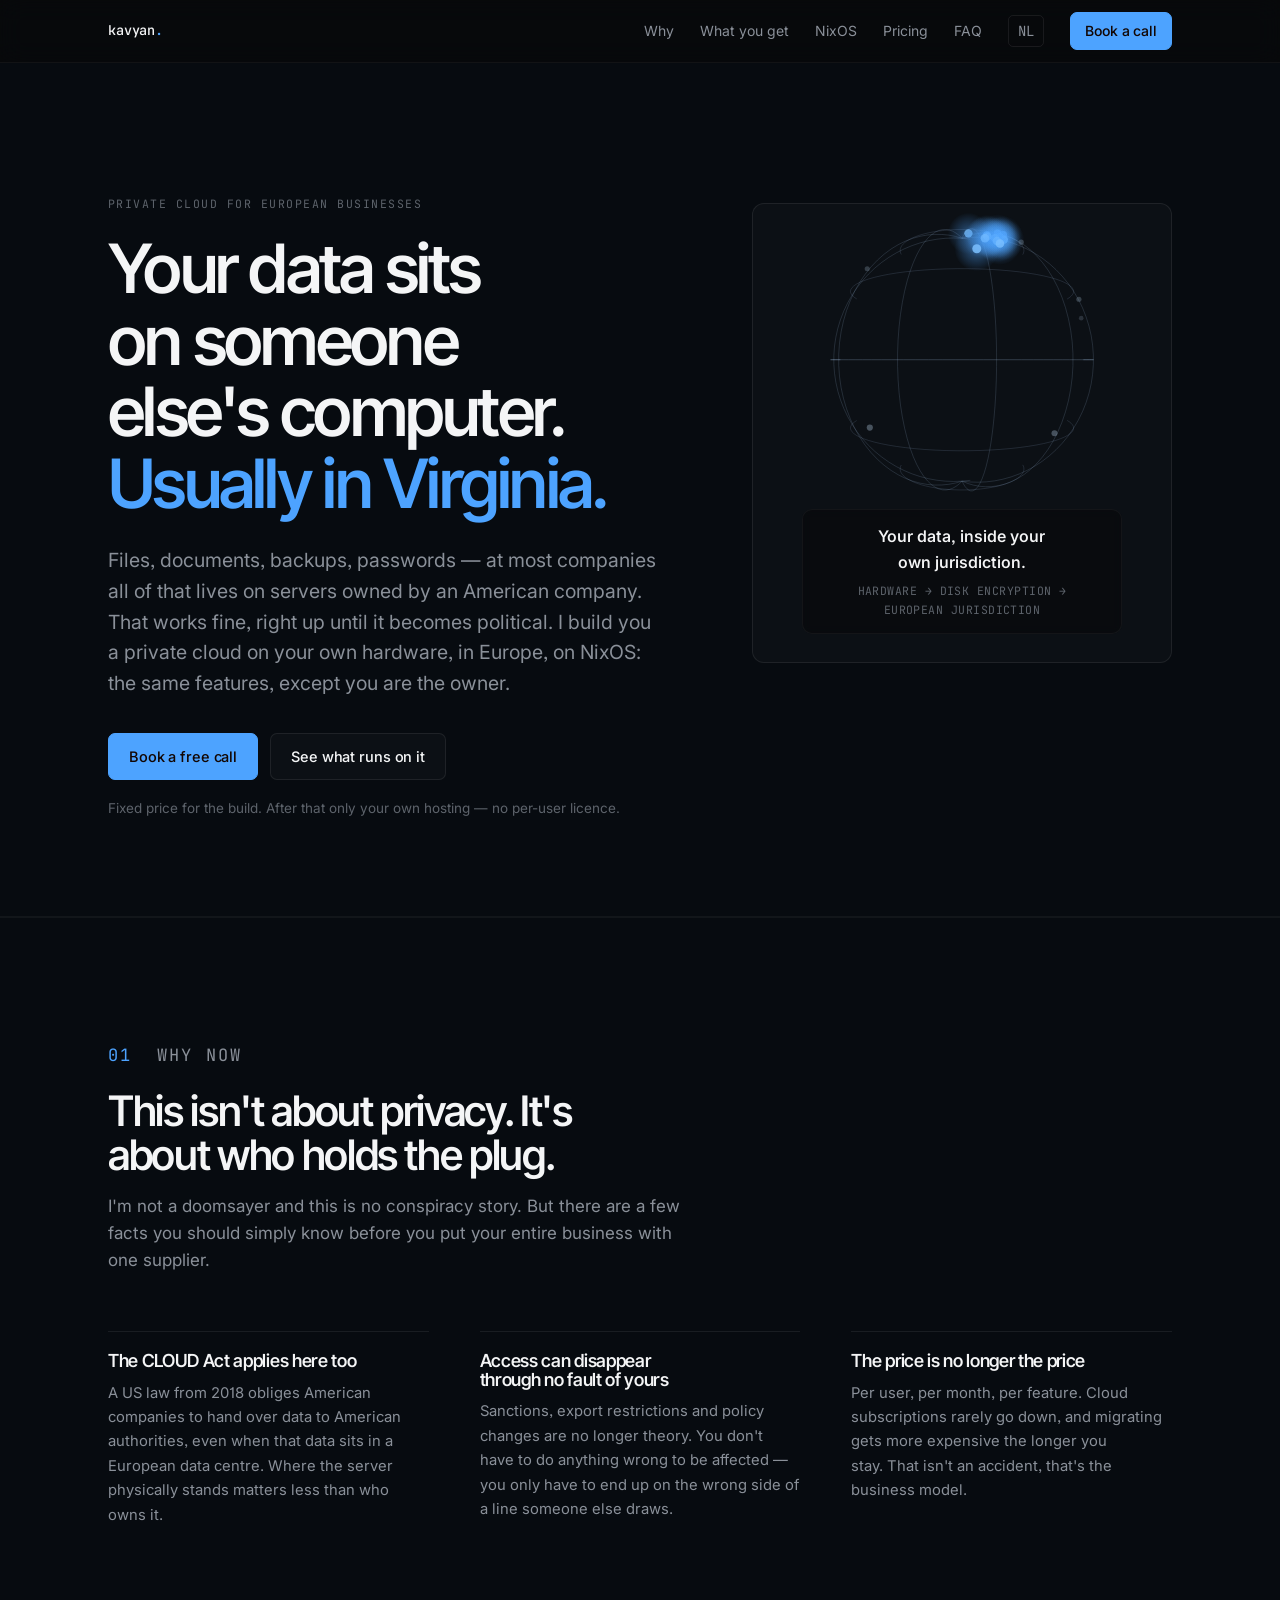
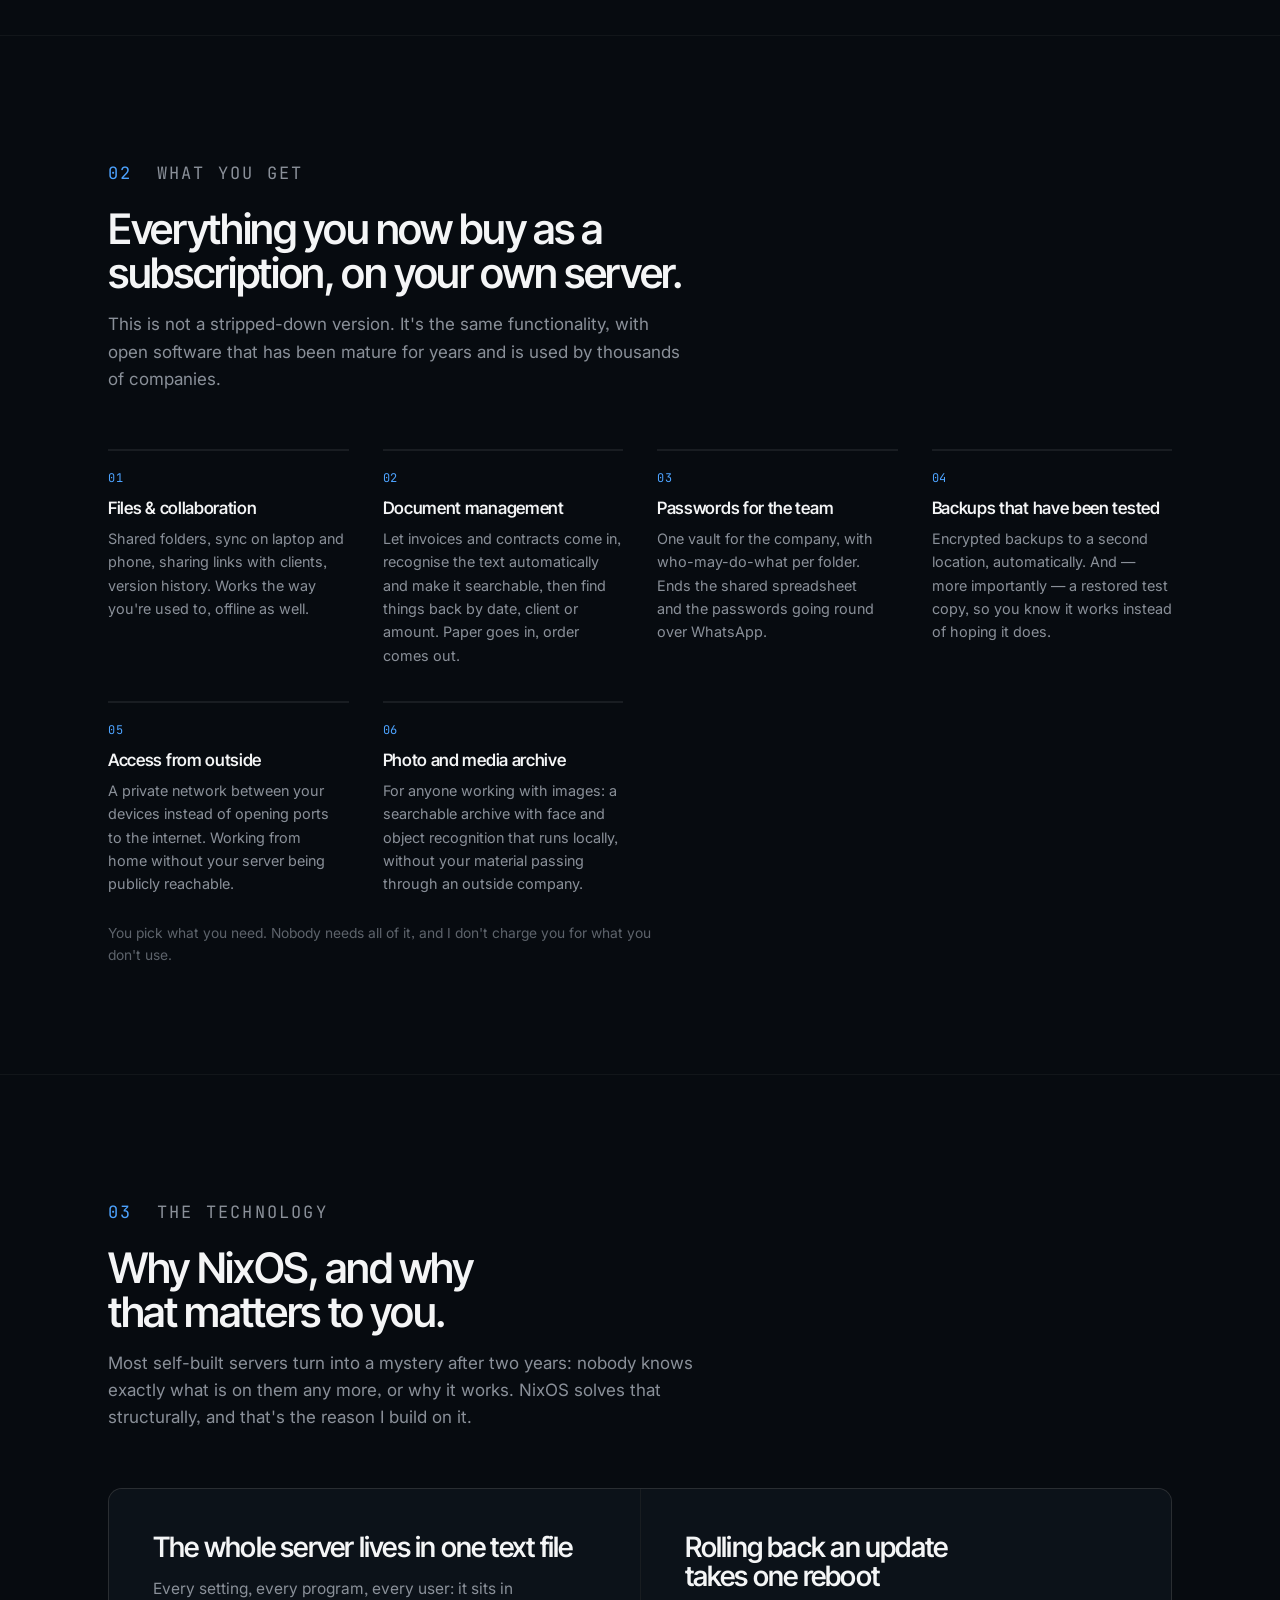
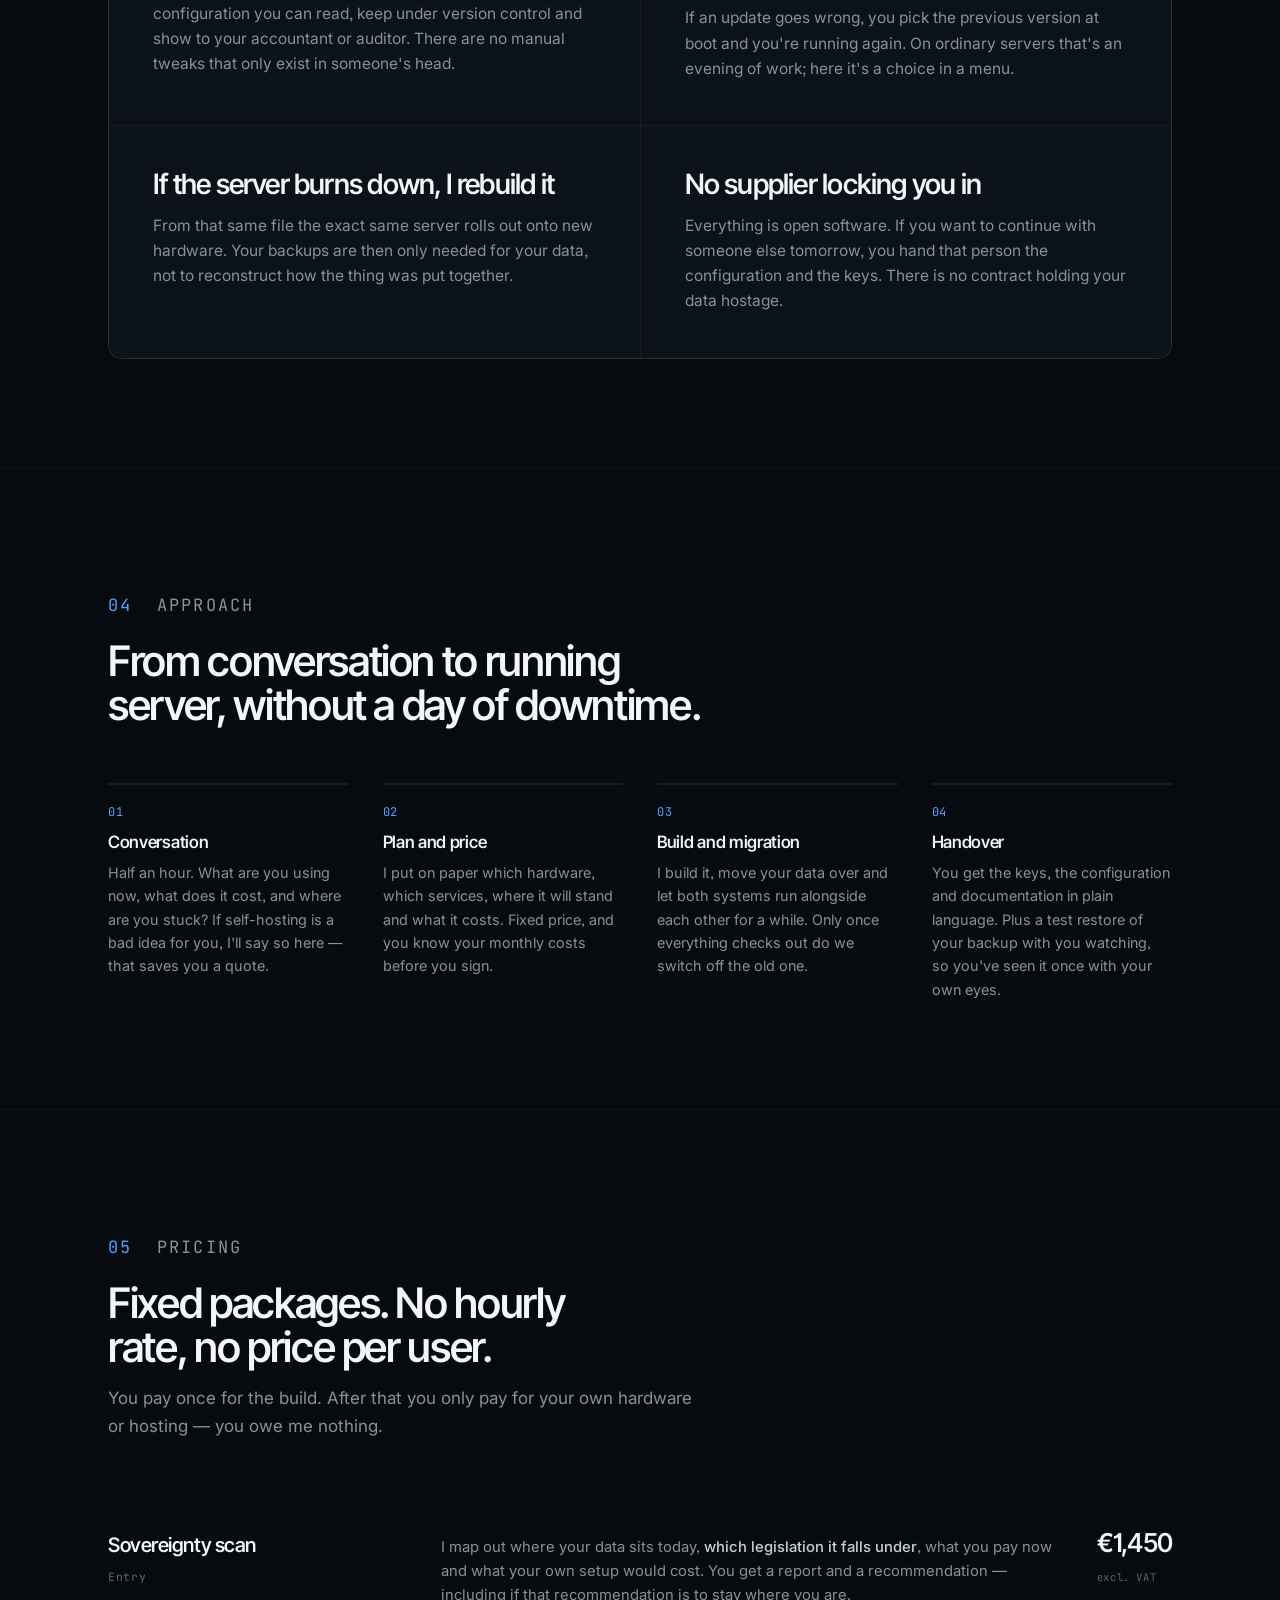
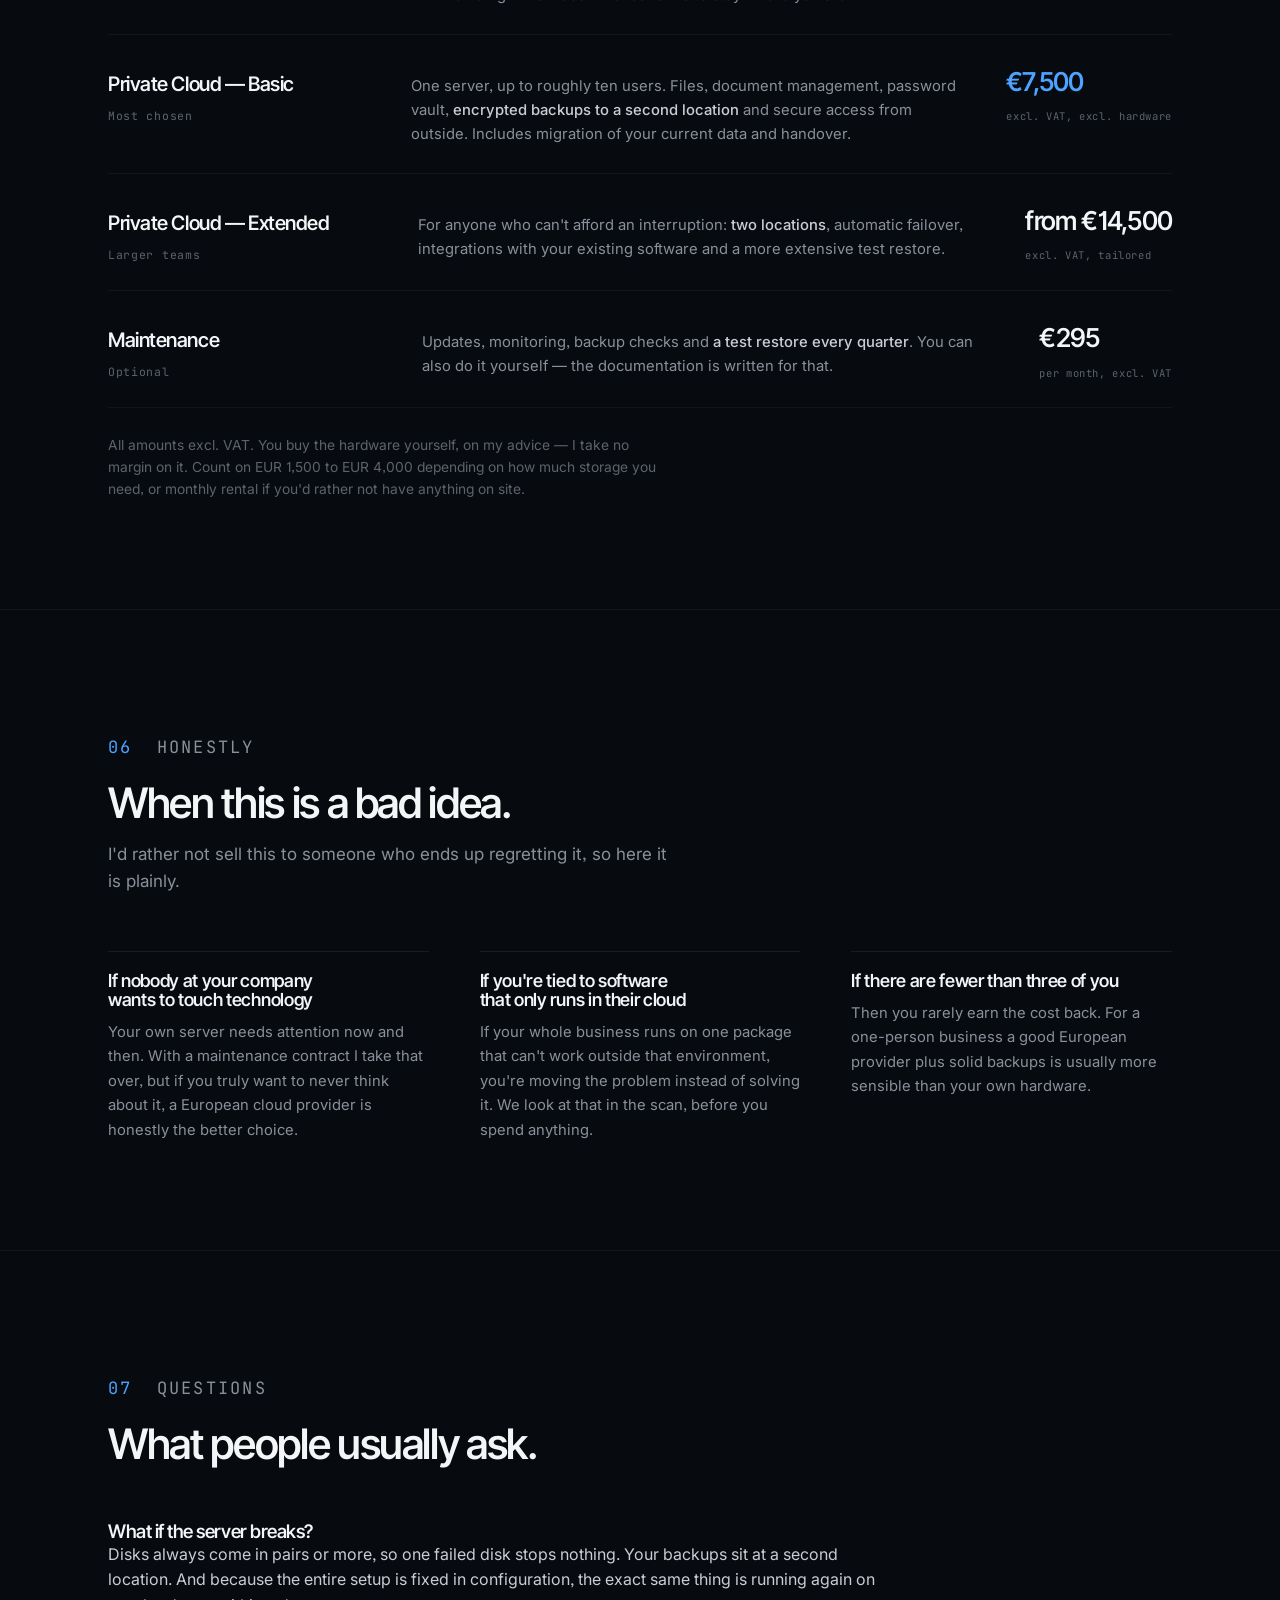
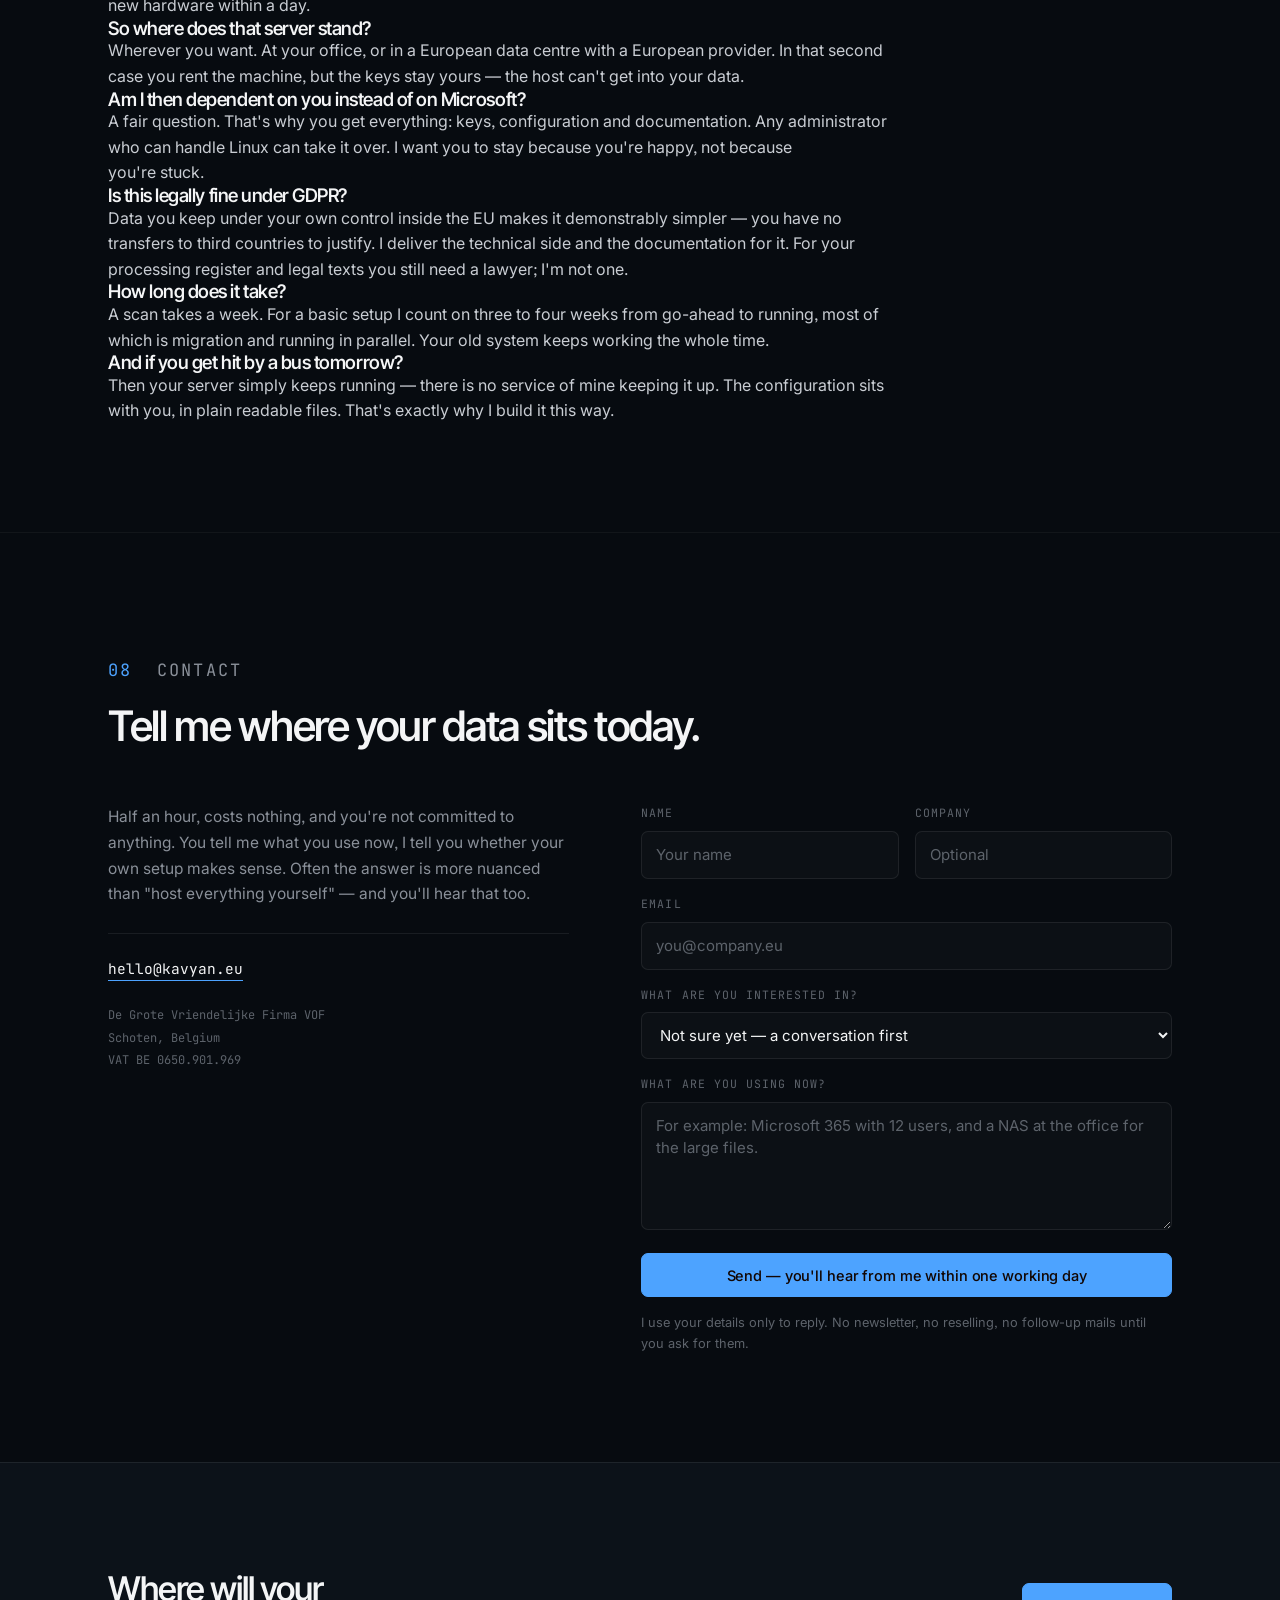
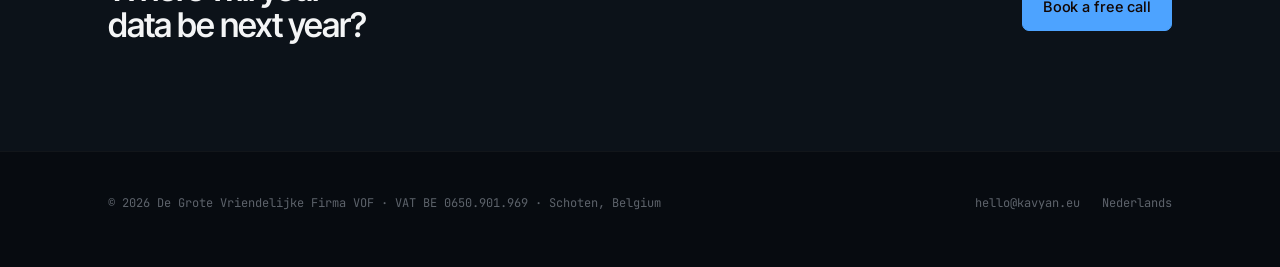
==== commit 074b3129: "EN-versie gelijkgetrokken met NL, bol beter zichtbaar" ====
--- a/en/index.html
+++ b/en/index.html
@@ -176,19 +176,19 @@
     </div>
     <div class="steps">
       <div class="step">
-        <h3><span class="num">1</span> Conversation</h3>
+        <h3>Conversation</h3>
         <p>Half an hour. What are you using now, what does it cost, and where are you stuck? If self-hosting is a bad idea for you, I'll say so here — that saves you a quote.</p>
       </div>
       <div class="step">
-        <h3><span class="num">2</span> Plan and price</h3>
+        <h3>Plan and price</h3>
         <p>I put on paper which hardware, which services, where it will stand and what it costs. Fixed price, and you know your monthly costs before you sign.</p>
       </div>
       <div class="step">
-        <h3><span class="num">3</span> Build and migration</h3>
+        <h3>Build and migration</h3>
         <p>I build it, move your data over and let both systems run alongside each other for a while. Only once everything checks out do we switch off the old one.</p>
       </div>
       <div class="step">
-        <h3><span class="num">4</span> Handover</h3>
+        <h3>Handover</h3>
         <p>You get the keys, the configuration and documentation in plain language. Plus a test restore of your backup with you watching, so you've seen it once with your own eyes.</p>
       </div>
     </div>
@@ -205,35 +205,24 @@
 
     <div class="price-group">
       <div class="price-row">
-        <div>
-          <h3>Sovereignty scan</h3>
-          <p>I map out where your data sits today, which legislation it falls under, what you currently pay and what your own setup would cost. You get a report and a recommendation — including if that recommendation is to stay where you are.</p>
-        </div>
-        <div class="price"><b>EUR 1,450</b><span>one-off</span></div>
-      </div>
-
+        <div class="name">Sovereignty scan<span>Entry</span></div>
+        <div class="what">I map out where your data sits today, <b>which legislation it falls under</b>, what you pay now and what your own setup would cost. You get a report and a recommendation &mdash; including if that recommendation is to stay where you are.</div>
+        <div class="amt">&euro;1,450<small>excl. VAT</small></div>
+      </div>
+      <div class="price-row feature">
+        <div class="name">Private Cloud &mdash; Basic<span>Most chosen</span></div>
+        <div class="what">One server, up to roughly ten users. Files, document management, password vault, <b>encrypted backups to a second location</b> and secure access from outside. Includes migration of your current data and handover.</div>
+        <div class="amt">&euro;7,500<small>excl. VAT, excl. hardware</small></div>
+      </div>
       <div class="price-row">
-        <div>
-          <h3>Private Cloud — Basic</h3>
-          <p>One server, up to roughly ten users. Files, document management, password vault, encrypted backups to a second location and secure access from outside. Includes migration of your current data and handover.</p>
-        </div>
-        <div class="price"><b>EUR 7,500</b><span>one-off, excl. hardware</span></div>
-      </div>
-
+        <div class="name">Private Cloud &mdash; Extended<span>Larger teams</span></div>
+        <div class="what">For anyone who can't afford an interruption: <b>two locations</b>, automatic failover, integrations with your existing software and a more extensive test restore.</div>
+        <div class="amt">from &euro;14,500<small>excl. VAT, tailored</small></div>
+      </div>
       <div class="price-row">
-        <div>
-          <h3>Private Cloud — Extended</h3>
-          <p>For larger teams or anyone who can't afford an interruption: two locations, automatic failover, integrations with your existing software and a more extensive test restore.</p>
-        </div>
-        <div class="price"><b>from EUR 14,500</b><span>tailored</span></div>
-      </div>
-
-      <div class="price-row">
-        <div>
-          <h3>Maintenance</h3>
-          <p>Updates, monitoring, backup checks and a test restore every quarter. Optional — you can also do it yourself, the documentation is written for that.</p>
-        </div>
-        <div class="price"><b>EUR 295</b><span>per month</span></div>
+        <div class="name">Maintenance<span>Optional</span></div>
+        <div class="what">Updates, monitoring, backup checks and <b>a test restore every quarter</b>. You can also do it yourself &mdash; the documentation is written for that.</div>
+        <div class="amt">&euro;295<small>per month, excl. VAT</small></div>
       </div>
     </div>
 
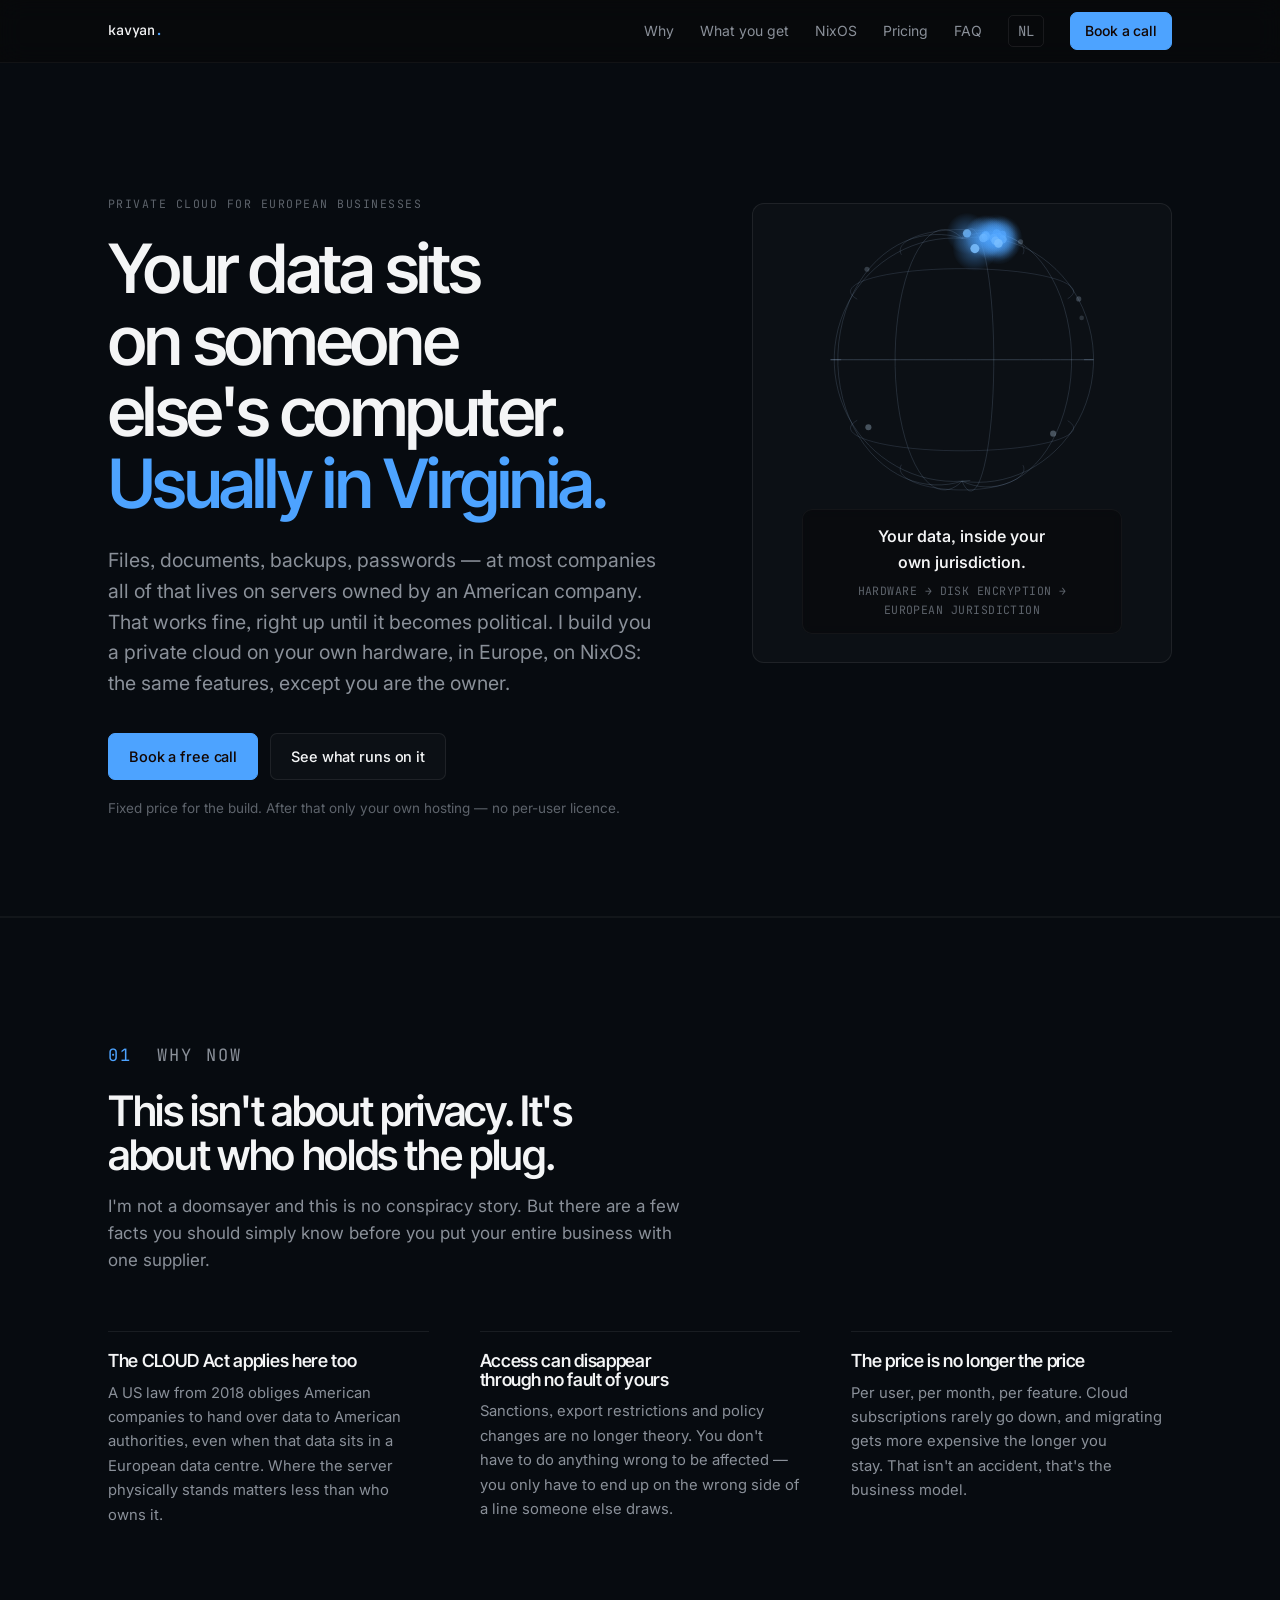
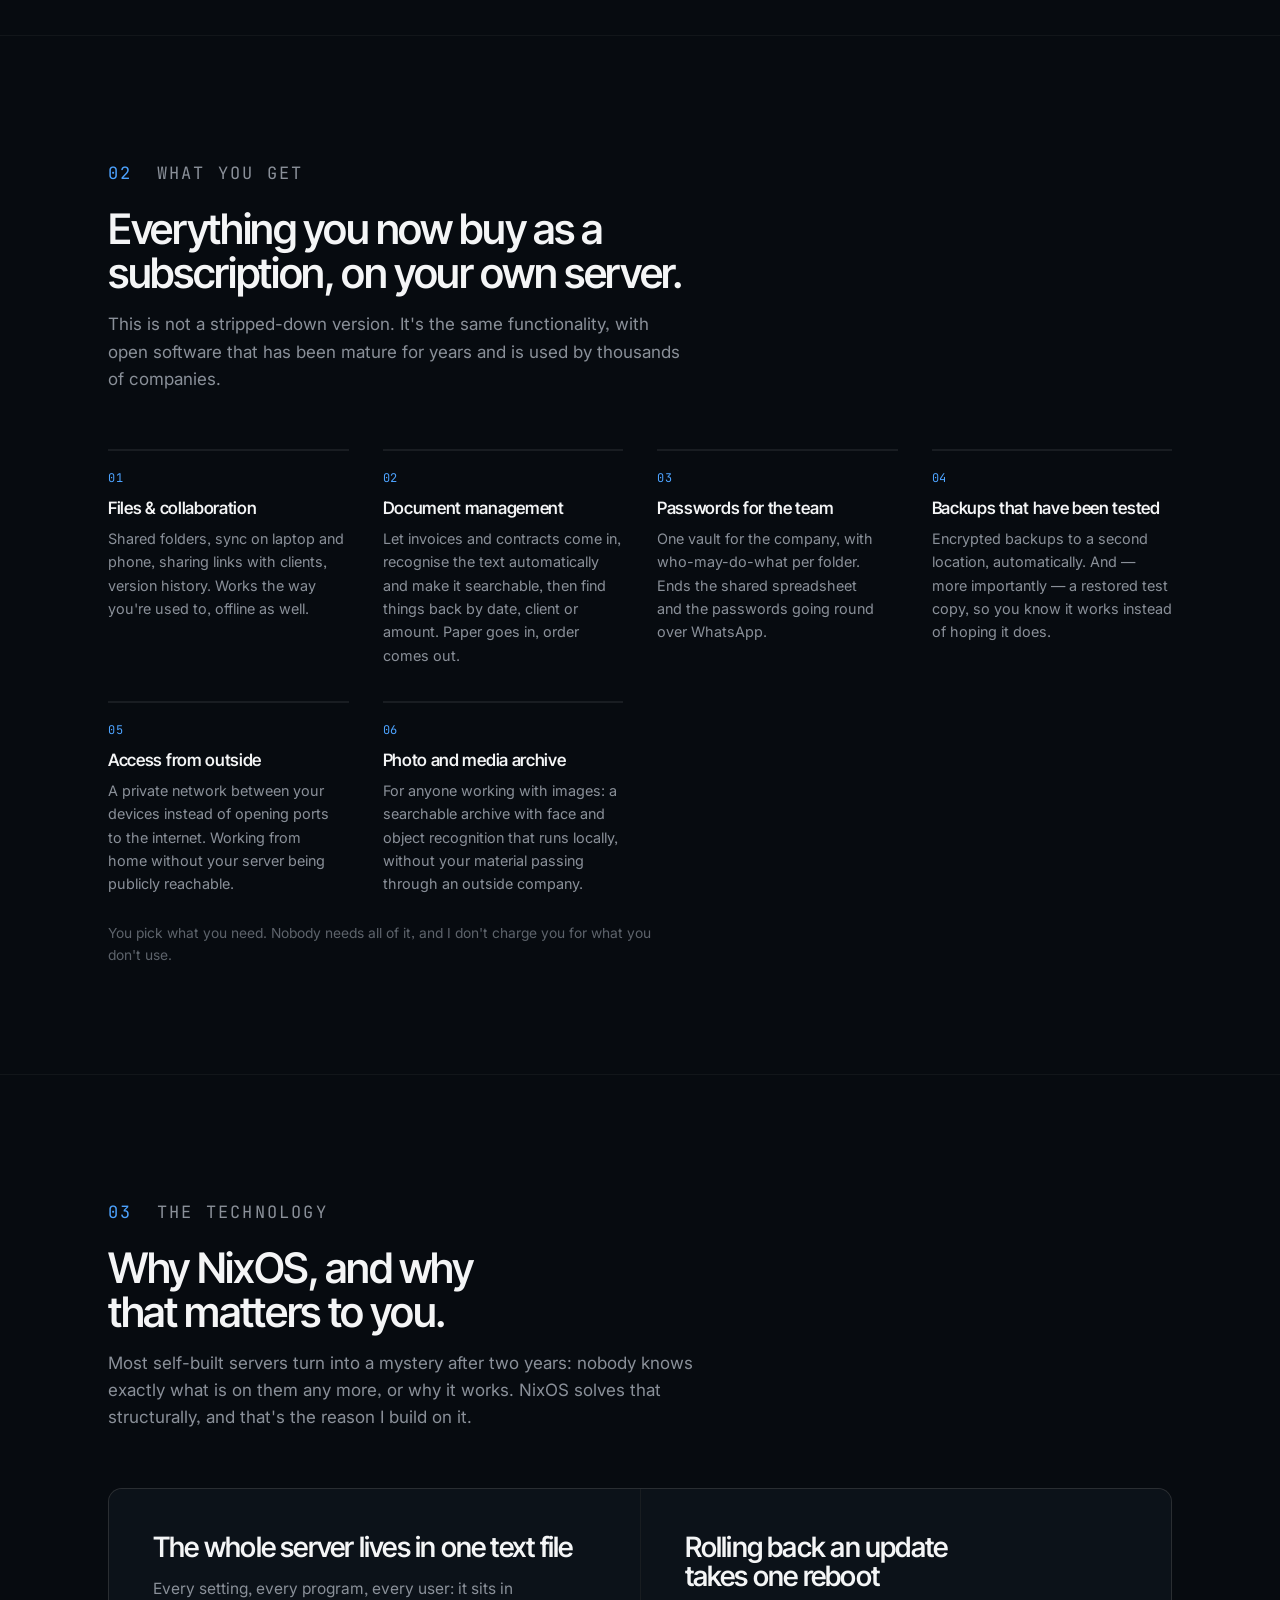
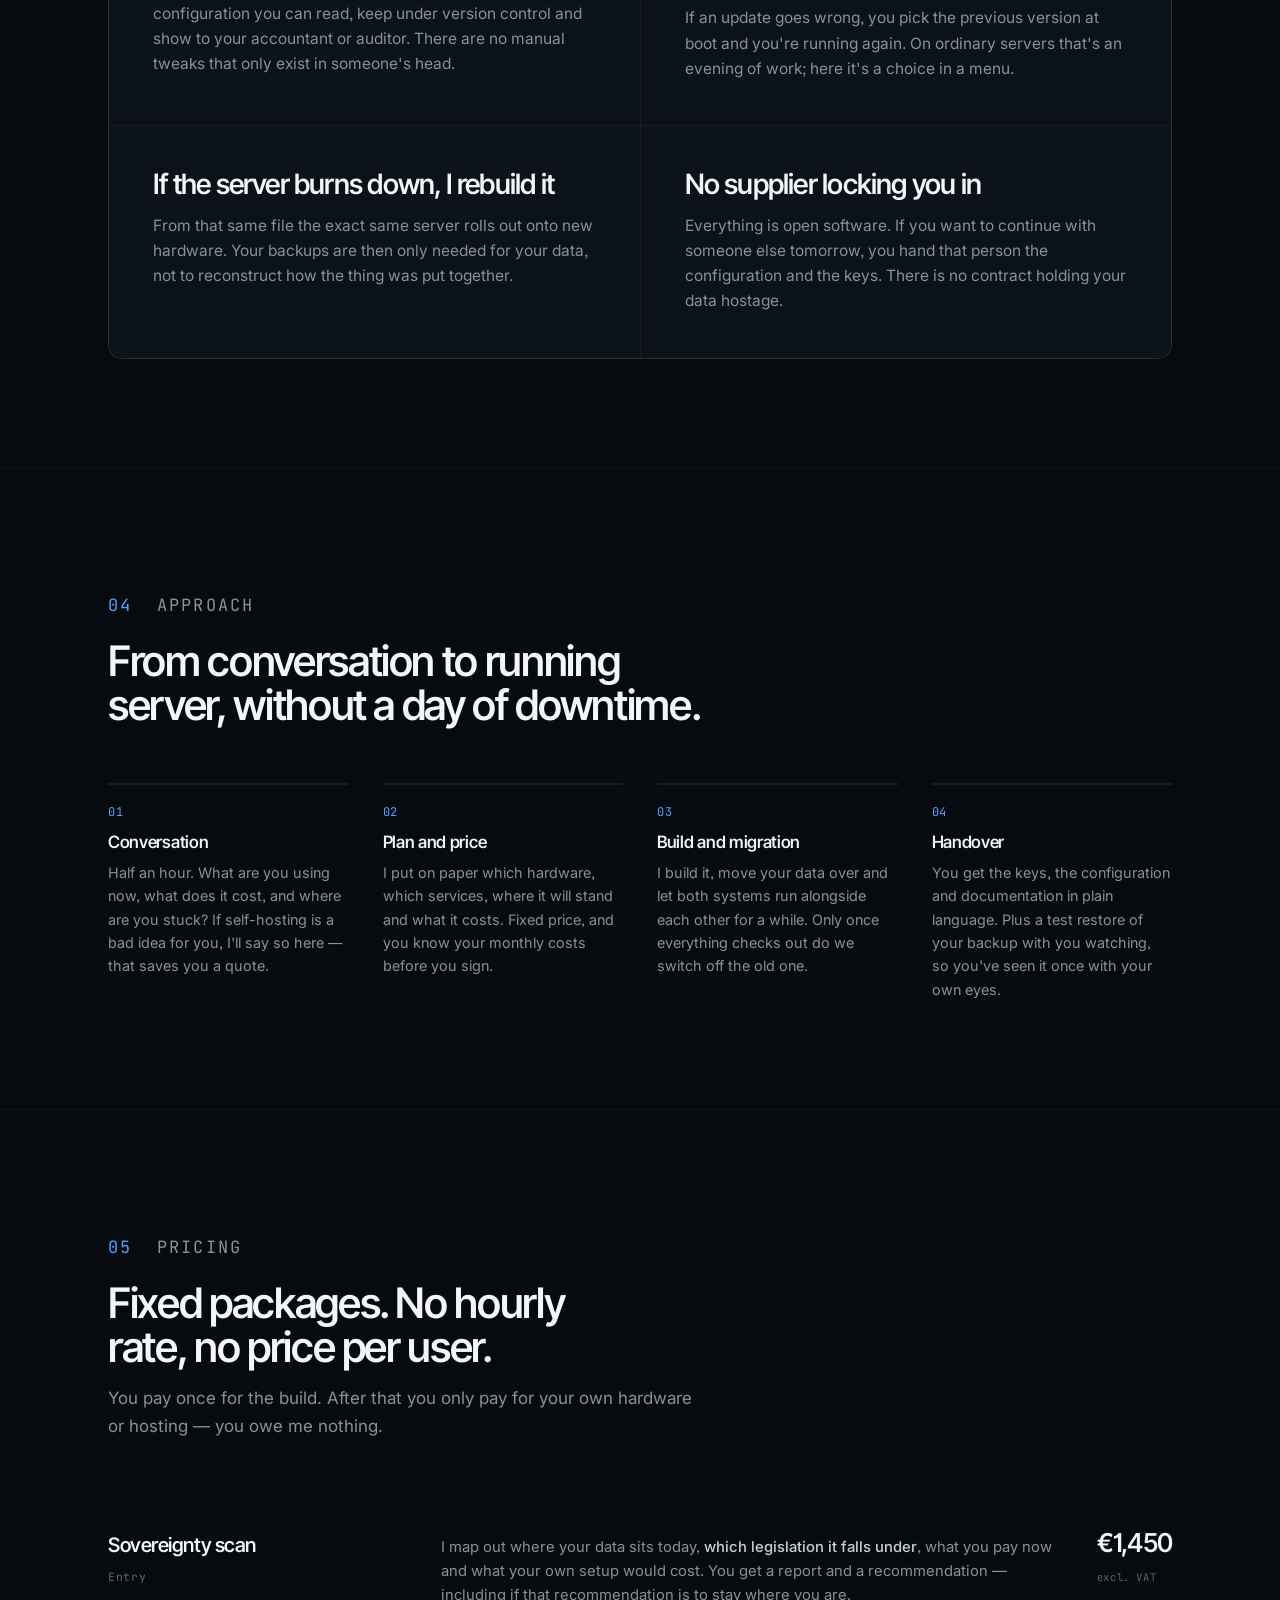
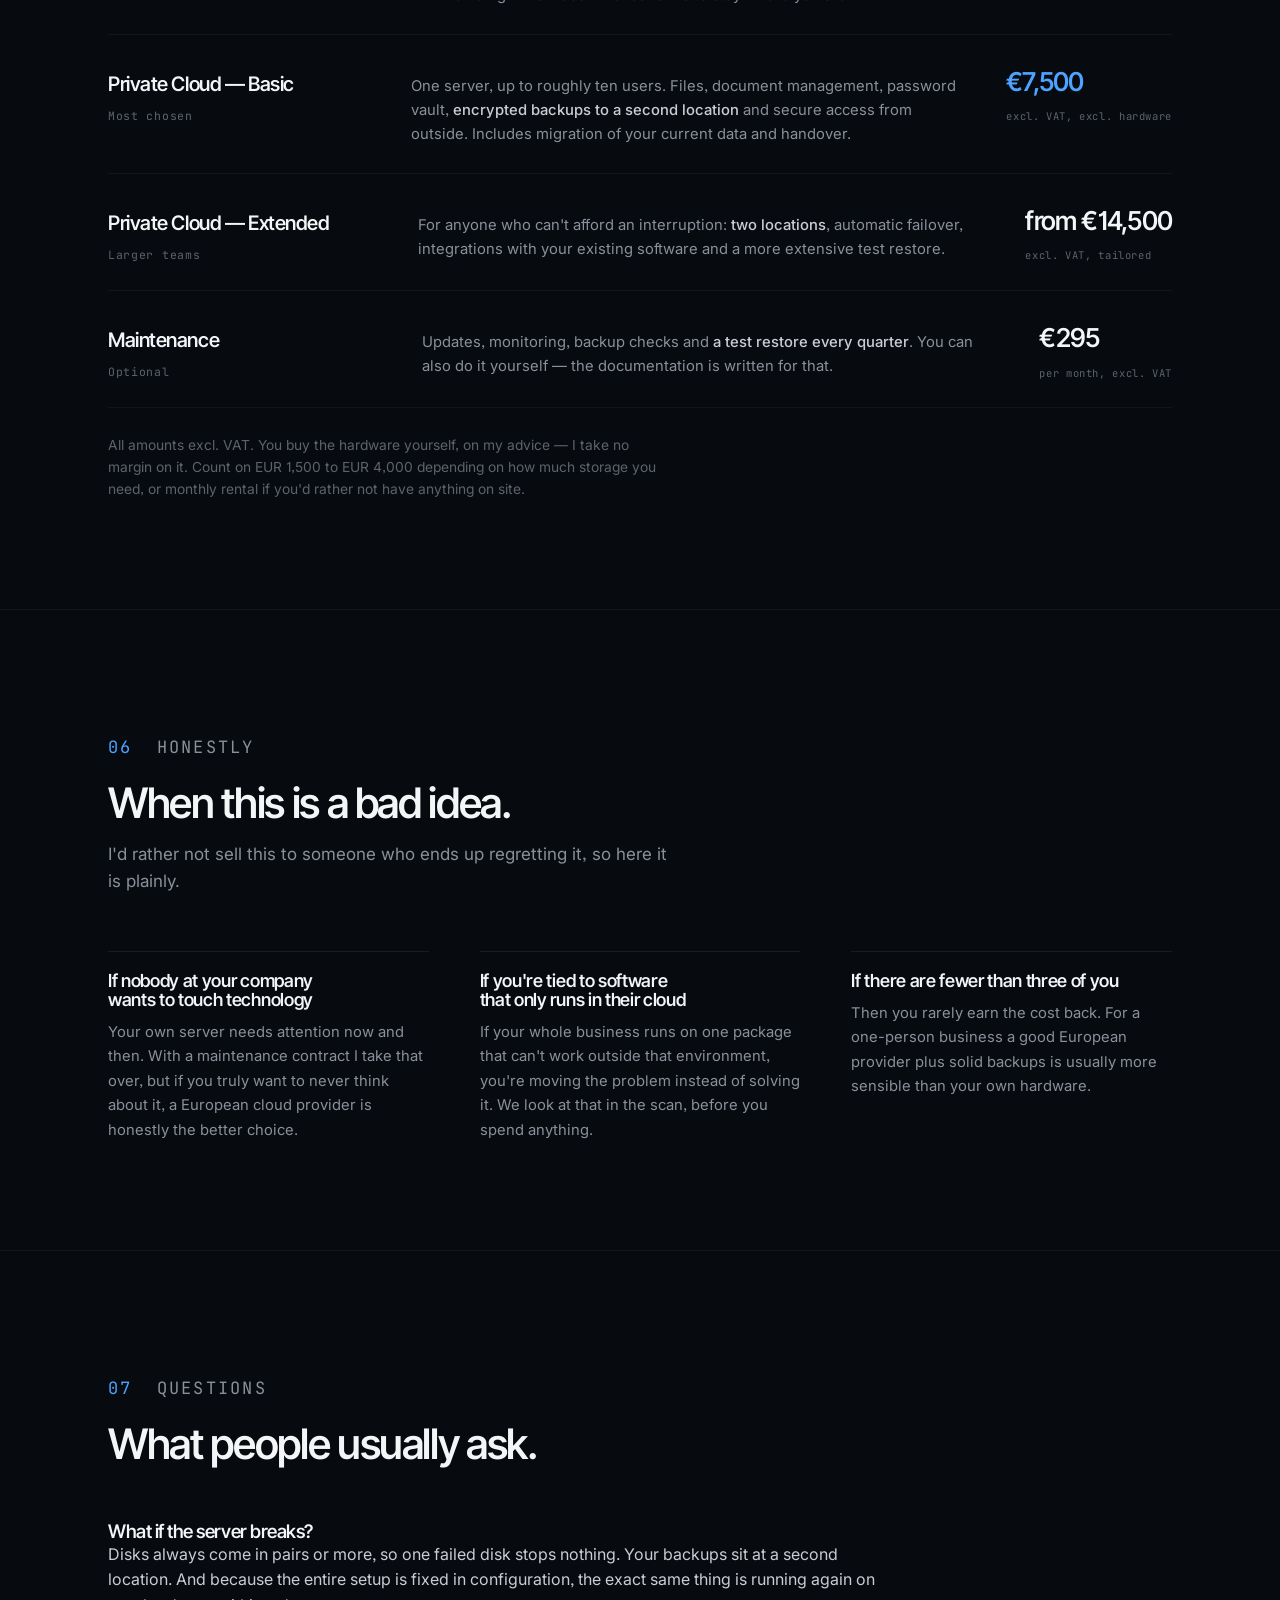
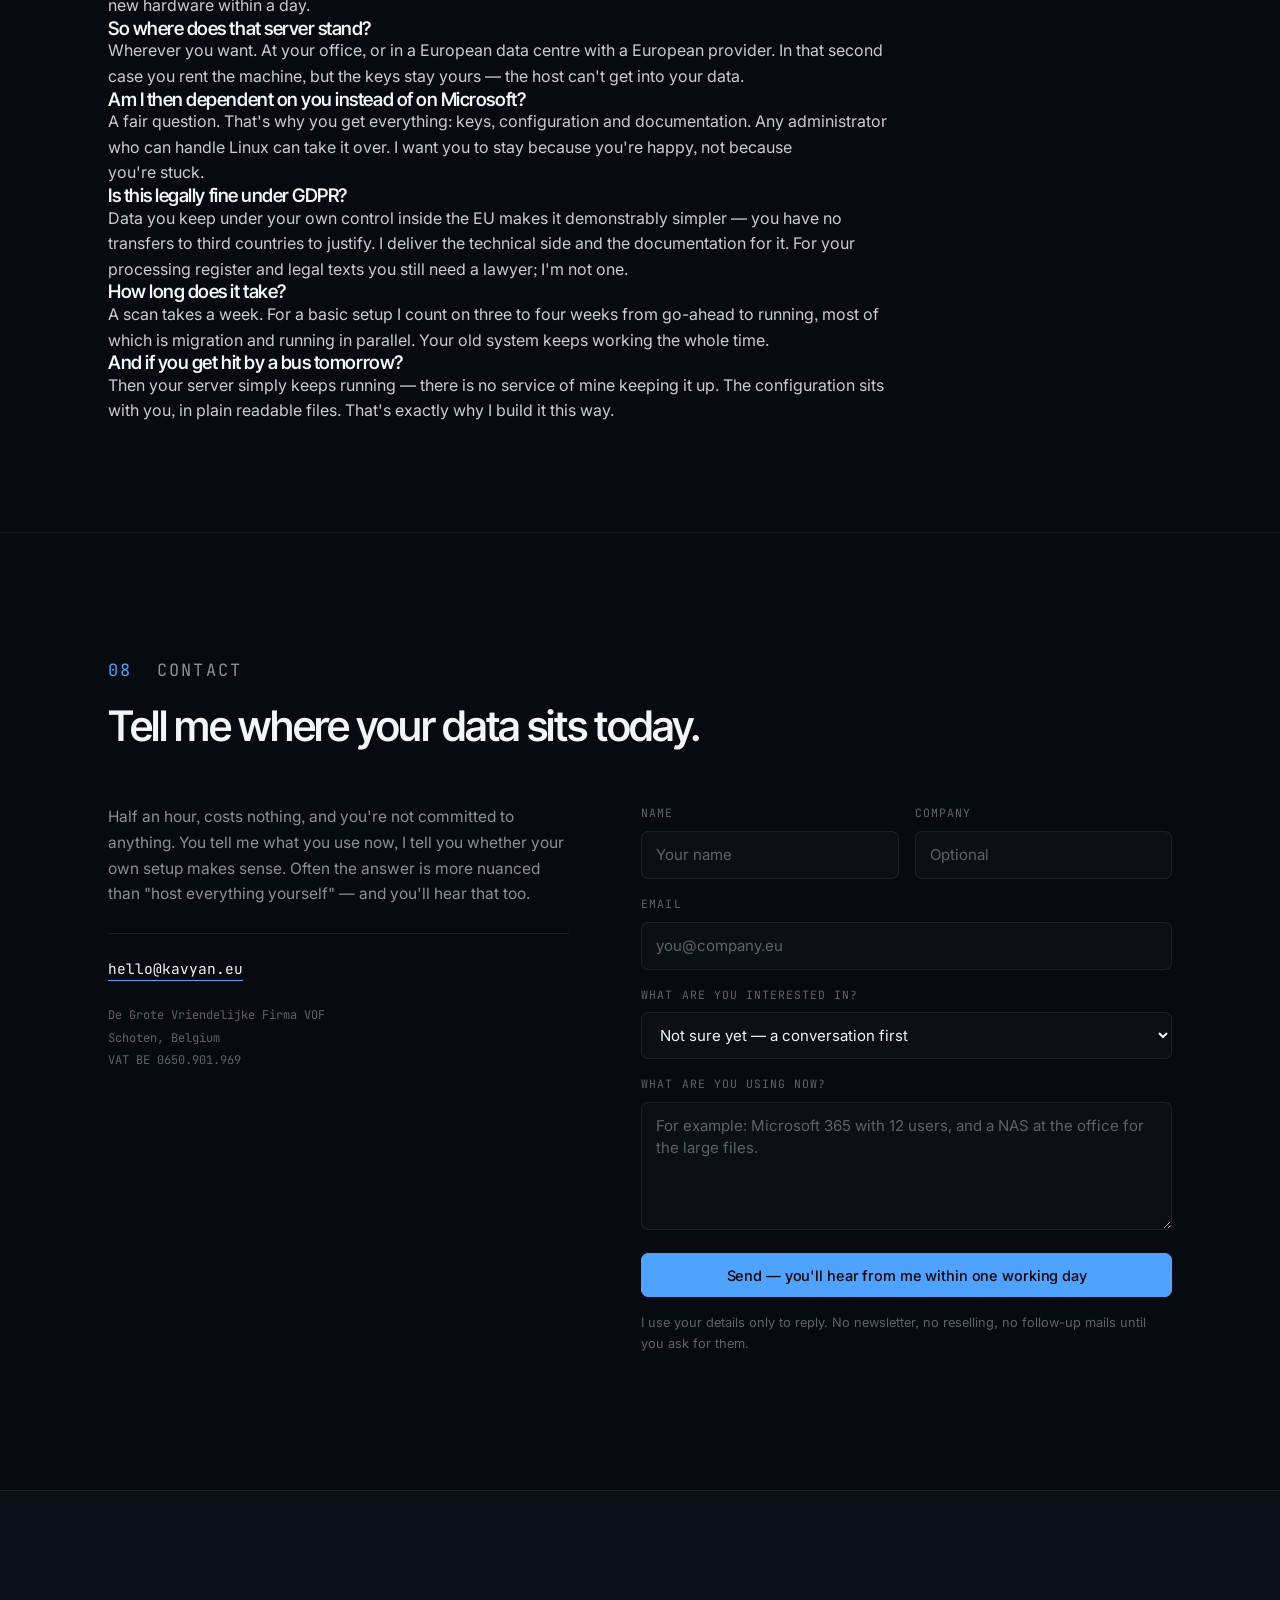
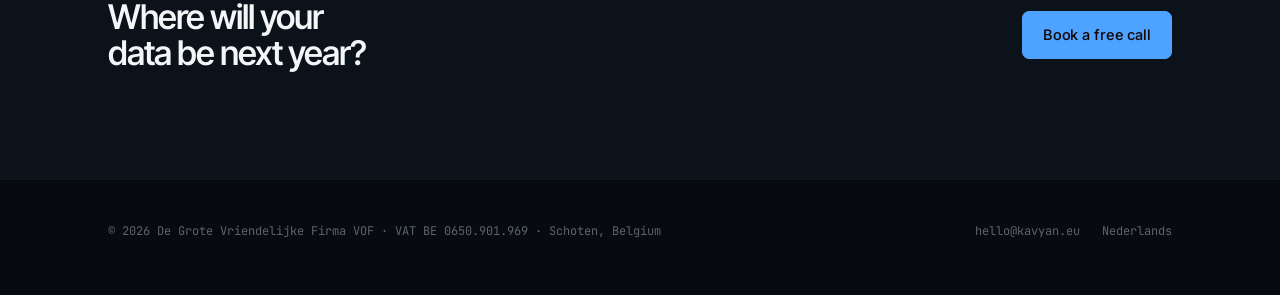
==== commit cd19df05: "Contactformulier naar SalesPilot in plaats van Formspree Co-Authored-By: Claude Opus 5.5 <noreply@an" ====
--- a/en/index.html
+++ b/en/index.html
@@ -308,7 +308,7 @@
         </p>
       </div>
 
-      <form action="https://formspree.io/f/FORMSPREE_ID" method="POST">
+      <form action="https://2-31-203-240.sslip.io/api/lead" method="POST" data-contact>
         <div class="field-row">
           <div class="field">
             <label for="name">Name</label>
@@ -337,7 +337,8 @@
           <label for="message">What are you using now?</label>
           <textarea id="message" name="message" required placeholder="For example: Microsoft 365 with 12 users, and a NAS at the office for the large files."></textarea>
         </div>
-        <input type="hidden" name="_subject" value="New enquiry via kavyan.eu">
+        <input type="hidden" name="pagina" value="/en/">
+        <input type="hidden" name="taal" value="en">
         <input class="hp" type="text" name="_gotcha" tabindex="-1" autocomplete="off" aria-hidden="true">
         <button class="btn btn-primary" type="submit">Send — you'll hear from me within one working day</button>
         <p class="form-foot">I use your details only to reply. No newsletter, no reselling, no follow-up mails until you ask for them.</p>
@@ -366,5 +367,6 @@
 </footer>
 
 <script src="/assets/sovereign-globe.js" defer></script>
+<script src="/assets/contact.js" defer></script>
 </body>
 </html>
